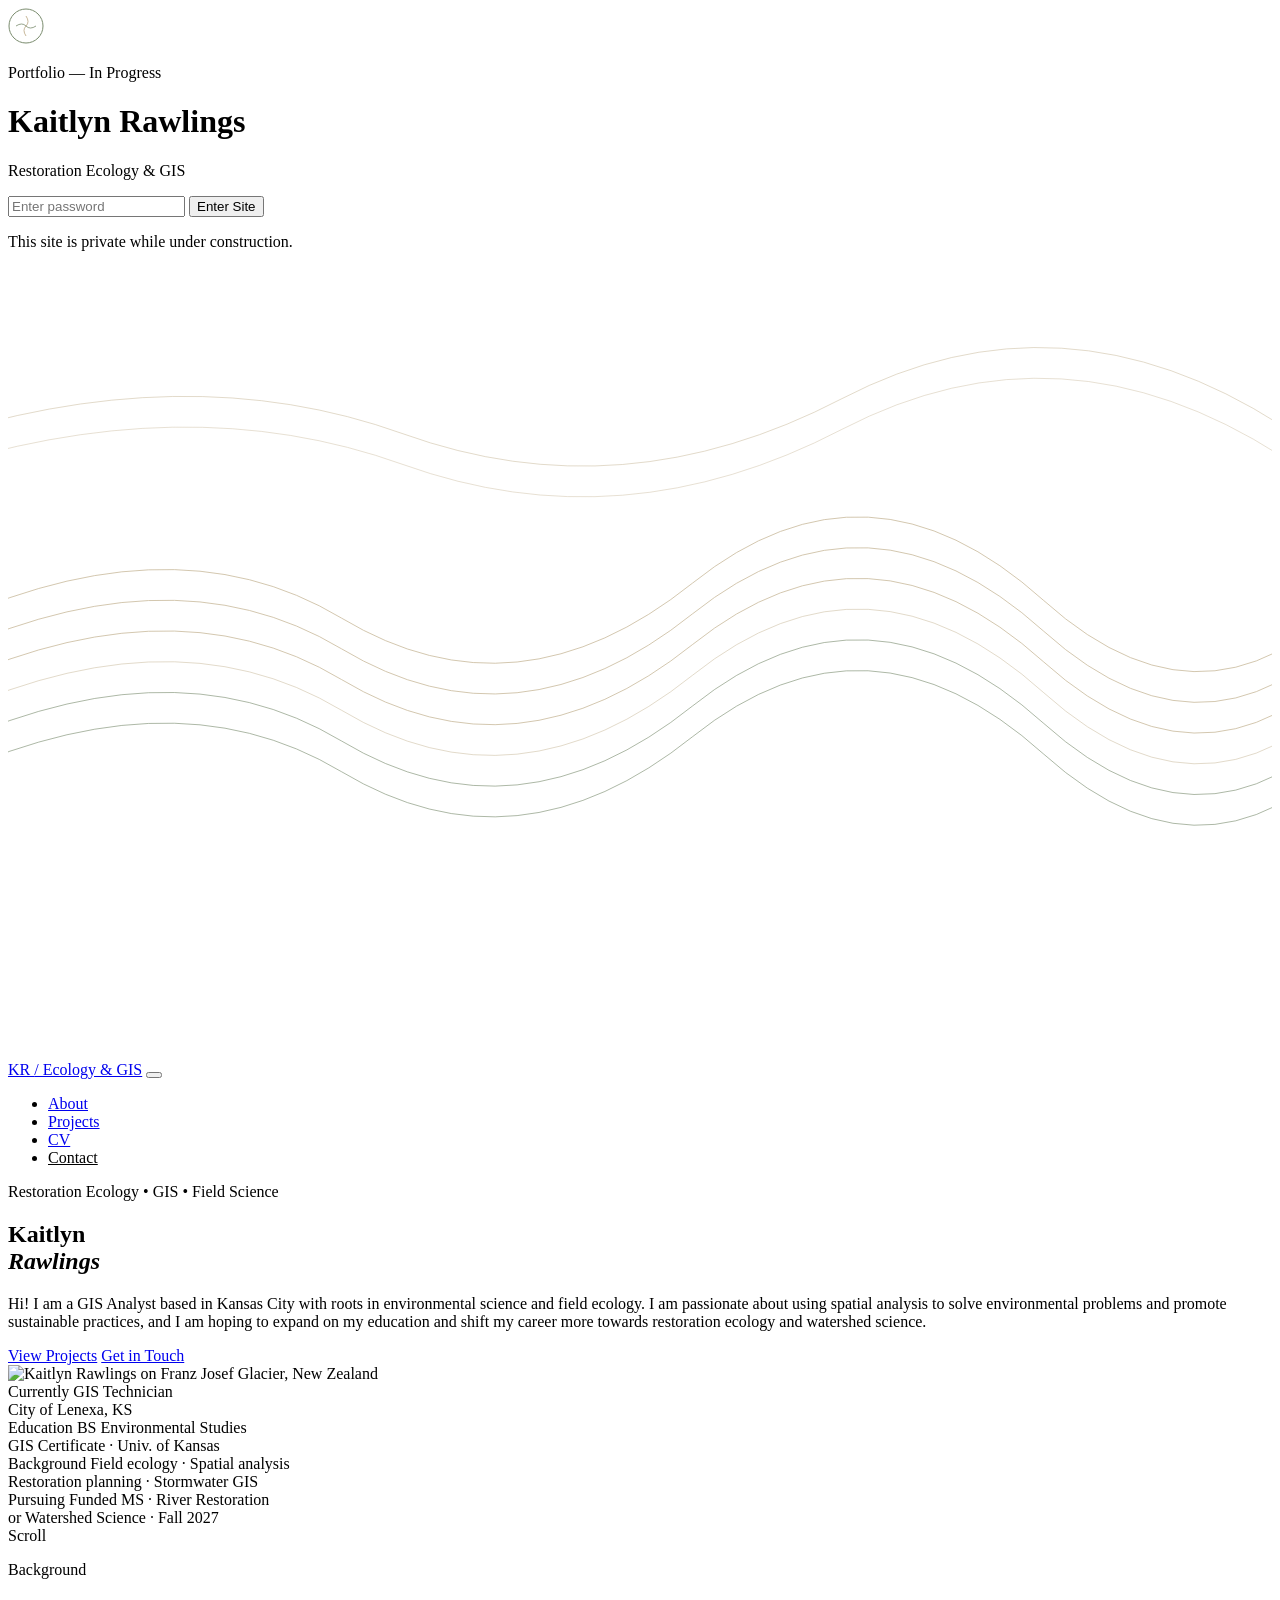
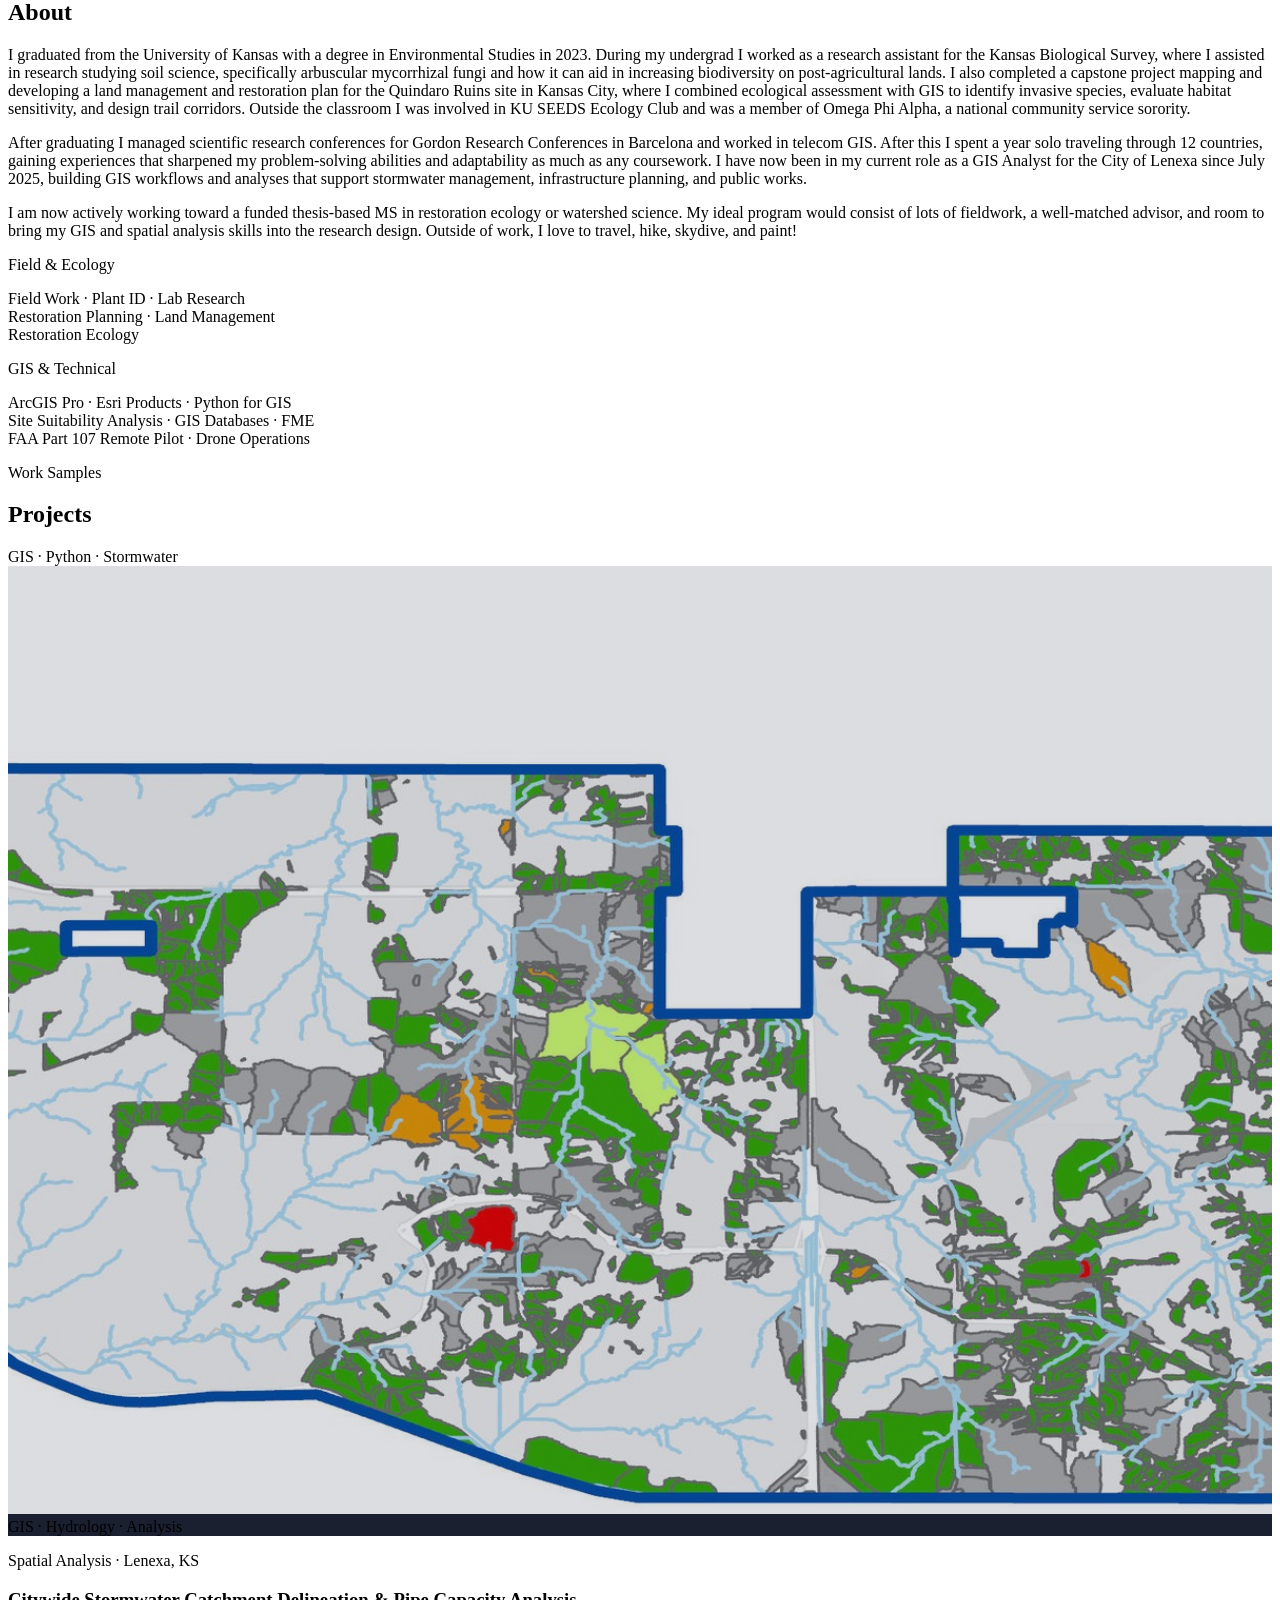
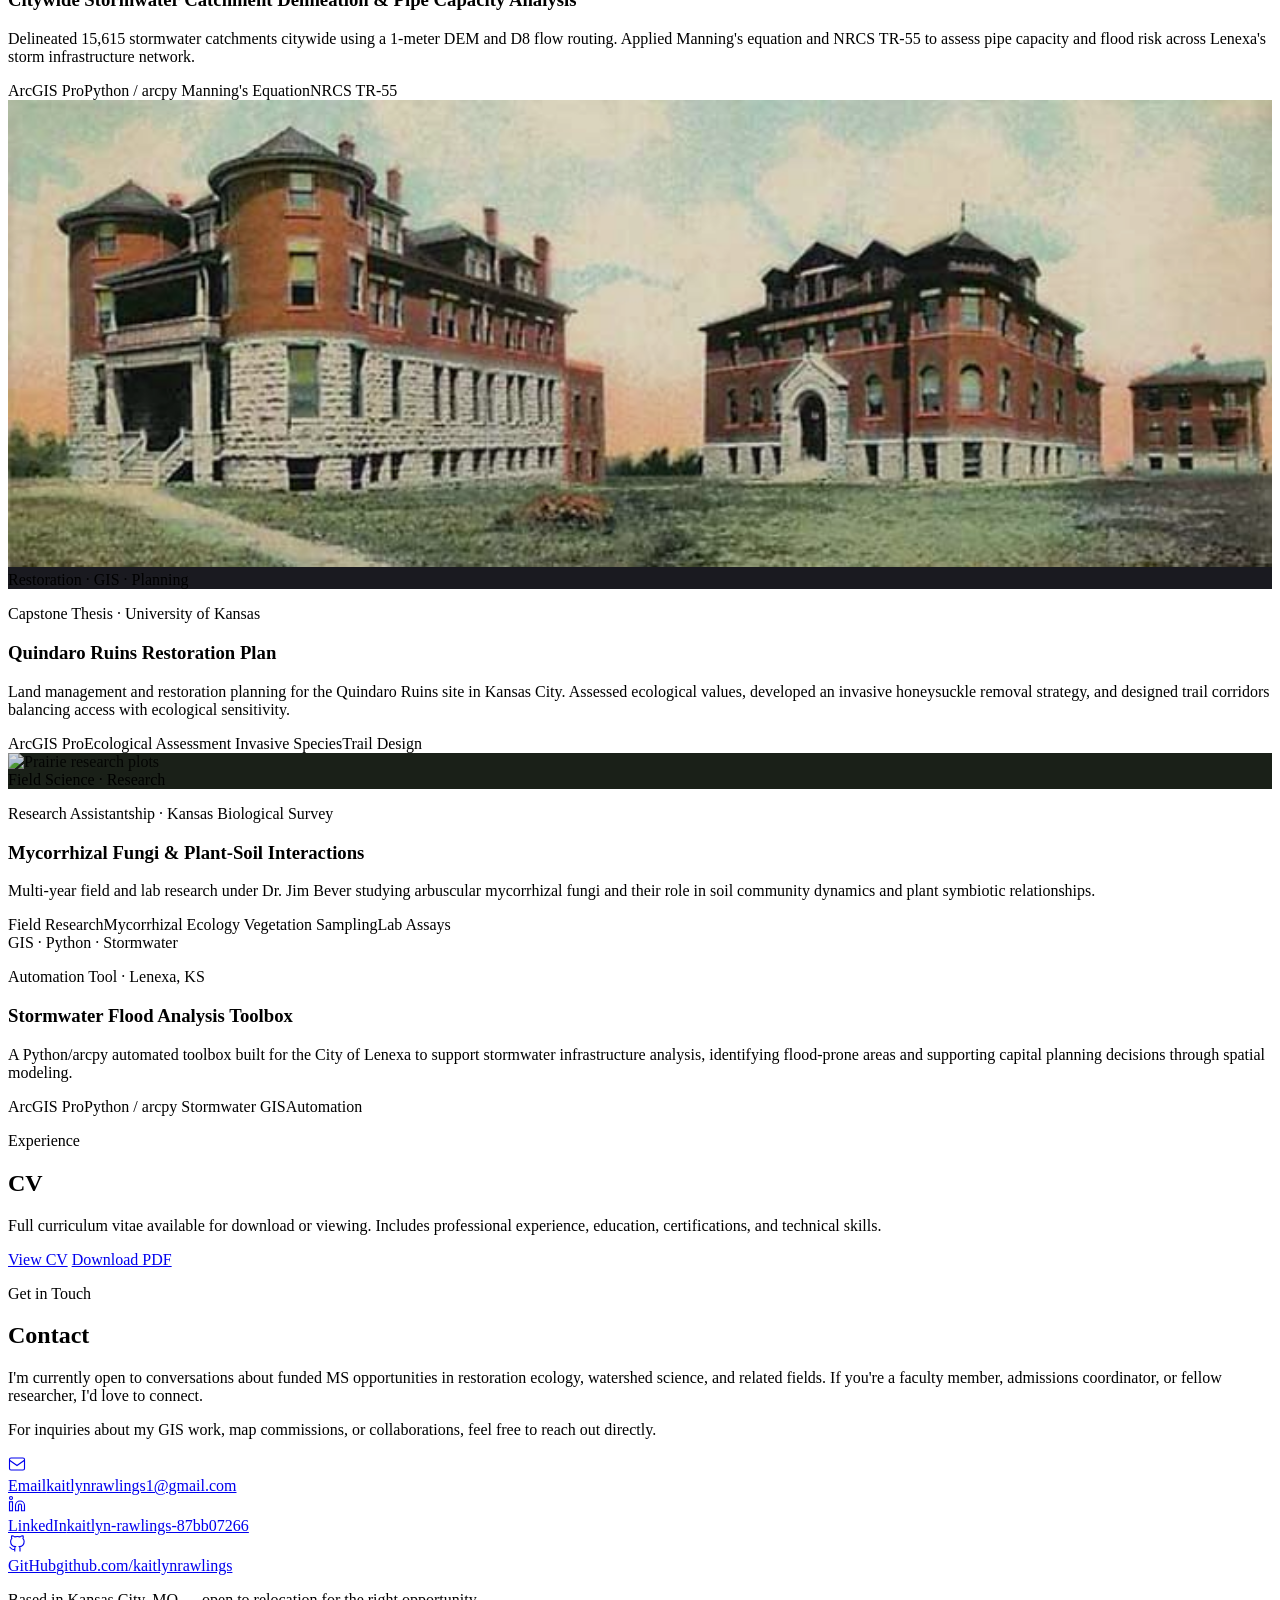
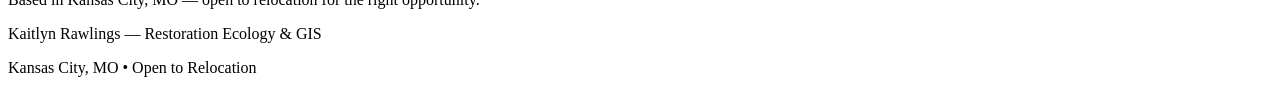
==== index.html @ 1bc4abcc "Add files via upload" ====
<!DOCTYPE html>
<html lang="en">
<head>
  <meta charset="UTF-8">
  <meta name="viewport" content="width=device-width, initial-scale=1.0">
  <title>Kaitlyn Rawlings — Restoration Ecology & GIS</title>
  <meta name="description" content="Environmental scientist and GIS analyst with a background in field ecology and spatial analysis, pursuing graduate research in river restoration and watershed science.">
  <link rel="preconnect" href="https://fonts.googleapis.com">
  <link rel="preconnect" href="https://fonts.gstatic.com" crossorigin>
  <link href="https://fonts.googleapis.com/css2?family=Playfair+Display:ital,wght@0,400;0,600;1,400&family=DM+Sans:opsz,wght@9..40,300;9..40,400;9..40,500&display=swap" rel="stylesheet">
  <link rel="stylesheet" href="css/style.css">
</head>
<body>

  <!-- PASSWORD GATE -->
  <div id="gate">
    <div class="gate-inner">
      <div class="gate-mark">
        <svg width="36" height="36" viewBox="0 0 36 36" fill="none" xmlns="http://www.w3.org/2000/svg">
          <circle cx="18" cy="18" r="17" stroke="#7A8C6E" stroke-width="1"/>
          <path d="M18 8 Q22 14 18 18 Q14 22 18 28" stroke="#C8B89A" stroke-width="1" fill="none"/>
          <path d="M8 18 Q14 14 18 18 Q22 22 28 18" stroke="#7A8C6E" stroke-width="0.8" fill="none"/>
        </svg>
      </div>
      <p class="gate-eyebrow">Portfolio — In Progress</p>
      <h1 class="gate-title">Kaitlyn Rawlings</h1>
      <p class="gate-sub">Restoration Ecology &amp; GIS</p>
      <div class="gate-form">
        <input type="password" id="pw-input" class="gate-input" placeholder="Enter password" autocomplete="current-password">
        <button class="gate-btn" onclick="checkPassword()">Enter Site</button>
      </div>
      <p class="gate-error" id="pw-error"></p>
      <p class="gate-note">This site is private while under construction.</p>
    </div>
  </div>

  <!-- TOPO SVG BACKGROUND -->
  <div class="topo-bg" aria-hidden="true">
    <svg viewBox="0 0 1440 900" preserveAspectRatio="xMidYMid slice" xmlns="http://www.w3.org/2000/svg">
      <path d="M-100,420 Q180,280 380,400 Q580,520 780,360 Q980,200 1180,380 Q1380,560 1560,340" fill="none" stroke="#C8B89A" stroke-width="0.9"/>
      <path d="M-100,455 Q180,315 380,435 Q580,555 780,395 Q980,235 1180,415 Q1380,595 1560,375" fill="none" stroke="#C8B89A" stroke-width="0.9"/>
      <path d="M-100,490 Q180,350 380,470 Q580,590 780,430 Q980,270 1180,450 Q1380,630 1560,410" fill="none" stroke="#C8B89A" stroke-width="0.9"/>
      <path d="M-100,525 Q180,385 380,505 Q580,625 780,465 Q980,305 1180,485 Q1380,665 1560,445" fill="none" stroke="#C8B89A" stroke-width="0.6"/>
      <path d="M-100,560 Q180,420 380,540 Q580,660 780,500 Q980,340 1180,520 Q1380,700 1560,480" fill="none" stroke="#7A8C6E" stroke-width="0.7"/>
      <path d="M-100,595 Q180,455 380,575 Q580,695 780,535 Q980,375 1180,555 Q1380,735 1560,515" fill="none" stroke="#7A8C6E" stroke-width="0.7"/>
      <path d="M-100,200 Q200,100 450,190 Q700,280 950,150 Q1200,20 1450,180" fill="none" stroke="#C8B89A" stroke-width="0.6"/>
      <path d="M-100,235 Q200,135 450,225 Q700,315 950,185 Q1200,55 1450,215" fill="none" stroke="#C8B89A" stroke-width="0.5"/>
    </svg>
  </div>

  <!-- NAVIGATION -->
  <nav id="main-nav">
    <div class="nav-inner">
      <a href="#hero" class="nav-brand">KR <span>/ Ecology &amp; GIS</span></a>
      <button class="nav-toggle" id="nav-toggle" aria-label="Toggle navigation">
        <span></span><span></span><span></span>
      </button>
      <ul class="nav-links" id="nav-links">
        <li><a href="#about">About</a></li>
        <li><a href="#portfolio">Projects</a></li>
        <li><a href="#resume">CV</a></li>
        <li><a href="#contact">Contact</a></li>
      </ul>
    </div>
  </nav>

  <!-- HERO: three-column layout -->
  <section id="hero">
    <div class="hero-three">

      <!-- LEFT: Name + bio + CTA -->
      <div class="hero-col-left">
        <p class="hero-eyebrow">
          <span class="eyebrow-line"></span>
          Restoration Ecology &bull; GIS &bull; Field Science
        </p>
        <h1 class="hero-name">
          Kaitlyn<br>
          <em>Rawlings</em>
        </h1>
        <p class="hero-bio">Hi! I am a GIS Analyst based in Kansas City with roots in environmental science and field ecology. I am passionate about using spatial analysis to solve environmental problems and promote sustainable practices, and I am hoping to expand on my education and shift my career more towards restoration ecology and watershed science.</p>
        <div class="hero-cta">
          <a href="#portfolio" class="btn-primary">View Projects</a>
          <a href="#contact" class="btn-ghost">Get in Touch</a>
        </div>
      </div>

      <!-- CENTER: Photo (narrow) -->
      <div class="hero-col-photo">
        <img src="assets/profilepic.jpg" alt="Kaitlyn Rawlings on Franz Josef Glacier, New Zealand">
      </div>

      <!-- RIGHT: Quick facts -->
      <div class="hero-col-facts">
        <div class="hero-fact">
          <span class="hero-fact-label">Currently</span>
          <span class="hero-fact-val">GIS Technician<br>City of Lenexa, KS</span>
        </div>
        <div class="hero-fact">
          <span class="hero-fact-label">Education</span>
          <span class="hero-fact-val">BS Environmental Studies<br>GIS Certificate · Univ. of Kansas</span>
        </div>
        <div class="hero-fact">
          <span class="hero-fact-label">Background</span>
          <span class="hero-fact-val">Field ecology · Spatial analysis<br>Restoration planning · Stormwater GIS</span>
        </div>
        <div class="hero-fact">
          <span class="hero-fact-label">Pursuing</span>
          <span class="hero-fact-val">Funded MS · River Restoration<br>or Watershed Science · Fall 2027</span>
        </div>
      </div>

    </div>
    <div class="hero-scroll-hint" aria-hidden="true">
      <span>Scroll</span>
      <div class="scroll-line"></div>
    </div>
  </section>

  <!-- ABOUT -->
  <section id="about" class="section-alt">
    <div class="section-inner">
      <p class="section-eyebrow">Background</p>
      <h2 class="section-title">About</h2>
      <div class="about-grid">
        <div class="about-text">
          <p>I graduated from the University of Kansas with a degree in Environmental Studies in 2023. During my undergrad I worked as a research assistant for the Kansas Biological Survey, where I assisted in research studying soil science, specifically arbuscular mycorrhizal fungi and how it can aid in increasing biodiversity on post-agricultural lands. I also completed a capstone project mapping and developing a land management and restoration plan for the Quindaro Ruins site in Kansas City, where I combined ecological assessment with GIS to identify invasive species, evaluate habitat sensitivity, and design trail corridors. Outside the classroom I was involved in KU SEEDS Ecology Club and was a member of Omega Phi Alpha, a national community service sorority.</p>
          <p>After graduating I managed scientific research conferences for Gordon Research Conferences in Barcelona and worked in telecom GIS. After this I spent a year solo traveling through 12 countries, gaining experiences that sharpened my problem-solving abilities and adaptability as much as any coursework. I have now been in my current role as a GIS Analyst for the City of Lenexa since July 2025, building GIS workflows and analyses that support stormwater management, infrastructure planning, and public works.</p>
          <p>I am now actively working toward a funded thesis-based MS in restoration ecology or watershed science. My ideal program would consist of lots of fieldwork, a well-matched advisor, and room to bring my GIS and spatial analysis skills into the research design. Outside of work, I love to travel, hike, skydive, and paint!</p>
        </div>
        <div class="about-facts">
          <div class="fact-card">
            <p class="fact-label">Field & Ecology</p>
            <p class="fact-value">Field Work · Plant ID · Lab Research<br>Restoration Planning · Land Management<br>Restoration Ecology</p>
          </div>
          <div class="fact-card">
            <p class="fact-label">GIS & Technical</p>
            <p class="fact-value">ArcGIS Pro · Esri Products · Python for GIS<br>Site Suitability Analysis · GIS Databases · FME<br>FAA Part 107 Remote Pilot · Drone Operations</p>
          </div>
        </div>
      </div>
    </div>
  </section>

  <!-- PROJECTS -->
  <section id="portfolio" class="section-alt">
    <div class="section-inner">
      <p class="section-eyebrow">Work Samples</p>
      <h2 class="section-title">Projects</h2>
      <div class="portfolio-grid">

        <article class="project-card">
          <div class="project-thumb thumb-stormwater">
            <div class="thumb-overlay"><span class="thumb-tag">GIS · Python · Stormwater</span></div>
        <article class="project-card" onclick="window.location='projects/stormwater-catchment.html'" style="cursor:pointer;">
          <div class="project-thumb" style="background:#1a2030;">
            <img src="projects/flood_risk_thumb.jpg" alt="Stormwater Flood Risk Assessment Map" style="width:100%;height:100%;object-fit:cover;opacity:0.85;">
            <div class="thumb-overlay"><span class="thumb-tag">GIS · Hydrology · Analysis</span></div>
          </div>
          <div class="project-body">
            <p class="project-type">Spatial Analysis · Lenexa, KS</p>
            <h3 class="project-name">Citywide Stormwater Catchment Delineation & Pipe Capacity Analysis</h3>
            <p class="project-desc">Delineated 15,615 stormwater catchments citywide using a 1-meter DEM and D8 flow routing. Applied Manning's equation and NRCS TR-55 to assess pipe capacity and flood risk across Lenexa's storm infrastructure network.</p>
            <div class="project-tags">
              <span class="tag">ArcGIS Pro</span><span class="tag">Python / arcpy</span>
              <span class="tag">Manning's Equation</span><span class="tag">NRCS TR-55</span>
            </div>
          </div>
        </article>

        <article class="project-card" onclick="window.location='projects/quindaro.html'" style="cursor:pointer;">
          <div class="project-thumb" style="background:#1a1a20;">
            <img src="projects/quindaro_western_university.jpg" alt="Western University at Quindaro" style="width:100%;height:100%;object-fit:cover;opacity:0.85;">
            <div class="thumb-overlay"><span class="thumb-tag">Restoration · GIS · Planning</span></div>
          </div>
          <div class="project-body">
            <p class="project-type">Capstone Thesis · University of Kansas</p>
            <h3 class="project-name">Quindaro Ruins Restoration Plan</h3>
            <p class="project-desc">Land management and restoration planning for the Quindaro Ruins site in Kansas City. Assessed ecological values, developed an invasive honeysuckle removal strategy, and designed trail corridors balancing access with ecological sensitivity.</p>
            <div class="project-tags">
              <span class="tag">ArcGIS Pro</span><span class="tag">Ecological Assessment</span>
              <span class="tag">Invasive Species</span><span class="tag">Trail Design</span>
            </div>
          </div>
        </article>

        <article class="project-card" onclick="window.location='projects/ecology-lab.html'" style="cursor:pointer;">
          <div class="project-thumb" style="background:#1a2018;">
            <img src="projects/lab_field_liatris.jpg" alt="Prairie research plots" style="width:100%;height:100%;object-fit:cover;opacity:0.85;">
            <div class="thumb-overlay"><span class="thumb-tag">Field Science · Research</span></div>
          </div>
          <div class="project-body">
            <p class="project-type">Research Assistantship · Kansas Biological Survey</p>
            <h3 class="project-name">Mycorrhizal Fungi & Plant-Soil Interactions</h3>
            <p class="project-desc">Multi-year field and lab research under Dr. Jim Bever studying arbuscular mycorrhizal fungi and their role in soil community dynamics and plant symbiotic relationships.</p>
            <div class="project-tags">
              <span class="tag">Field Research</span><span class="tag">Mycorrhizal Ecology</span>
              <span class="tag">Vegetation Sampling</span><span class="tag">Lab Assays</span>
            </div>
          </div>
        </article>

        <article class="project-card">
          <div class="project-thumb thumb-stormwater">
            <div class="thumb-overlay"><span class="thumb-tag">GIS · Python · Stormwater</span></div>
          </div>
          <div class="project-body">
            <p class="project-type">Automation Tool · Lenexa, KS</p>
            <h3 class="project-name">Stormwater Flood Analysis Toolbox</h3>
            <p class="project-desc">A Python/arcpy automated toolbox built for the City of Lenexa to support stormwater infrastructure analysis, identifying flood-prone areas and supporting capital planning decisions through spatial modeling.</p>
            <div class="project-tags">
              <span class="tag">ArcGIS Pro</span><span class="tag">Python / arcpy</span>
              <span class="tag">Stormwater GIS</span><span class="tag">Automation</span>
            </div>
          </div>
        </article>

      </div>
    </div>
  </section>

  <!-- RESUME / CV -->
  <section id="resume" class="section-alt">
    <div class="section-inner">
      <p class="section-eyebrow">Experience</p>
      <h2 class="section-title">CV</h2>
      <p class="cv-desc">Full curriculum vitae available for download or viewing. Includes professional experience, education, certifications, and technical skills.</p>
      <div class="cv-btns">
        <a href="assets/Kaitlyn_Rawlings_Resume_2026.pdf" target="_blank" rel="noopener" class="btn-primary">View CV</a>
        <a href="assets/Kaitlyn_Rawlings_Resume_2026.pdf" class="btn-ghost" download>Download PDF</a>
      </div>
    </div>
  </section>

  <!-- CONTACT -->
  <section id="contact">
    <div class="section-inner">
      <p class="section-eyebrow">Get in Touch</p>
      <h2 class="section-title">Contact</h2>
      <div class="contact-grid">
        <div class="contact-left">
          <p class="contact-text">I'm currently open to conversations about funded MS opportunities in restoration ecology, watershed science, and related fields. If you're a faculty member, admissions coordinator, or fellow researcher, I'd love to connect.</p>
          <p class="contact-text">For inquiries about my GIS work, map commissions, or collaborations, feel free to reach out directly.</p>
        </div>
        <div class="contact-right">
          <a href="mailto:kaitlynrawlings1@gmail.com" class="contact-link">
            <div class="contact-link-icon"><svg width="18" height="18" viewBox="0 0 24 24" fill="none" stroke="currentColor" stroke-width="1.5"><rect x="2" y="4" width="20" height="16" rx="2"/><path d="M2 7l10 7 10-7"/></svg></div>
            <div><span class="contact-link-type">Email</span><span class="contact-link-val">kaitlynrawlings1@gmail.com</span></div>
          </a>
          <a href="https://www.linkedin.com/in/kaitlyn-rawlings-87bb07266/" target="_blank" rel="noopener" class="contact-link">
            <div class="contact-link-icon"><svg width="18" height="18" viewBox="0 0 24 24" fill="none" stroke="currentColor" stroke-width="1.5"><path d="M16 8a6 6 0 016 6v7h-4v-7a2 2 0 00-2-2 2 2 0 00-2 2v7h-4v-7a6 6 0 016-6z"/><rect x="2" y="9" width="4" height="12"/><circle cx="4" cy="4" r="2"/></svg></div>
            <div><span class="contact-link-type">LinkedIn</span><span class="contact-link-val">kaitlyn-rawlings-87bb07266</span></div>
          </a>
          <a href="https://github.com/kaitlynrawlings" target="_blank" rel="noopener" class="contact-link">
            <div class="contact-link-icon"><svg width="18" height="18" viewBox="0 0 24 24" fill="none" stroke="currentColor" stroke-width="1.5"><path d="M9 19c-5 1.5-5-2.5-7-3m14 6v-3.87a3.37 3.37 0 00-.94-2.61c3.14-.35 6.44-1.54 6.44-7A5.44 5.44 0 0020 4.77 5.07 5.07 0 0019.91 1S18.73.65 16 2.48a13.38 13.38 0 00-7 0C6.27.65 5.09 1 5.09 1A5.07 5.07 0 005 4.77a5.44 5.44 0 00-1.5 3.78c0 5.42 3.3 6.61 6.44 7A3.37 3.37 0 009 18.13V22"/></svg></div>
            <div><span class="contact-link-type">GitHub</span><span class="contact-link-val">github.com/kaitlynrawlings</span></div>
          </a>
          <p class="contact-note">Based in Kansas City, MO — open to relocation for the right opportunity.</p>
        </div>
      </div>
    </div>
  </section>

  <!-- FOOTER -->
  <footer>
    <div class="footer-inner">
      <p class="footer-left">Kaitlyn Rawlings &mdash; Restoration Ecology &amp; GIS</p>
      <p class="footer-right">Kansas City, MO &bull; Open to Relocation</p>
    </div>
  </footer>

  <script src="js/main.js"></script>
</body>
</html>
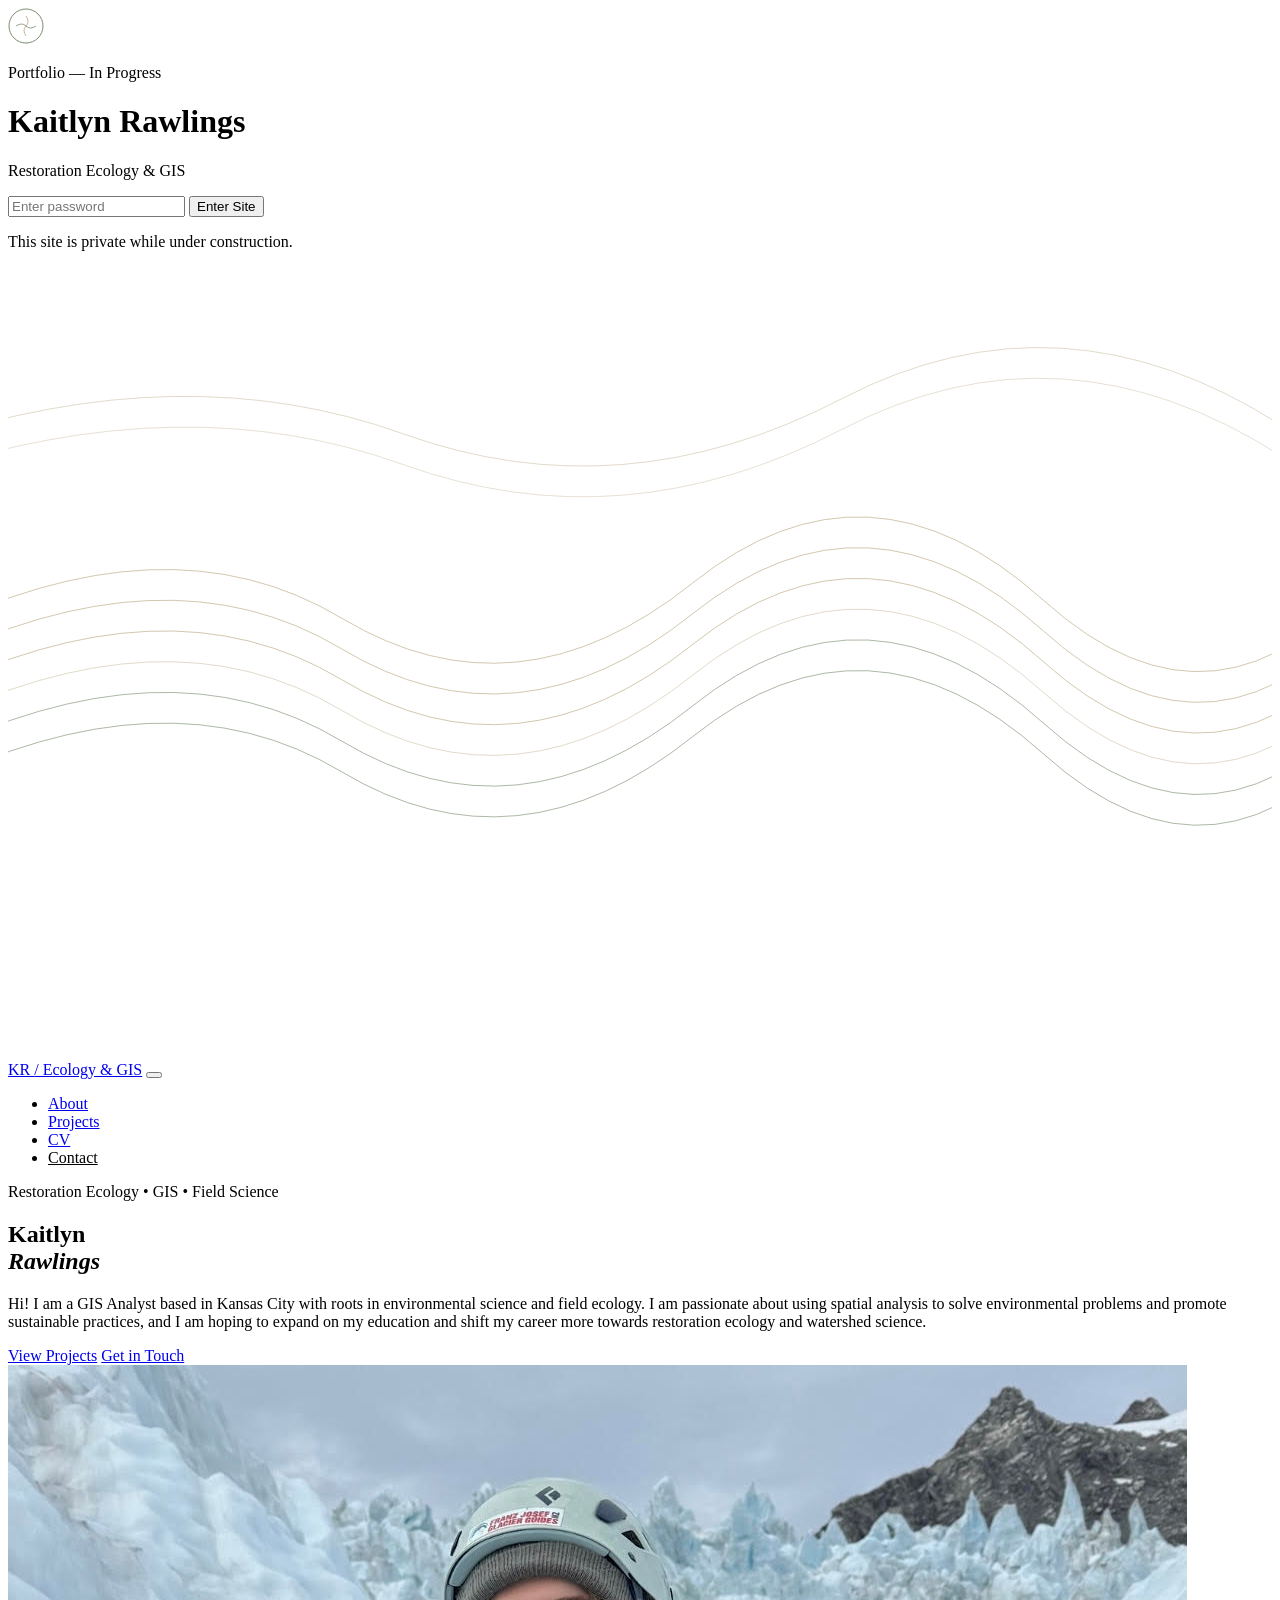
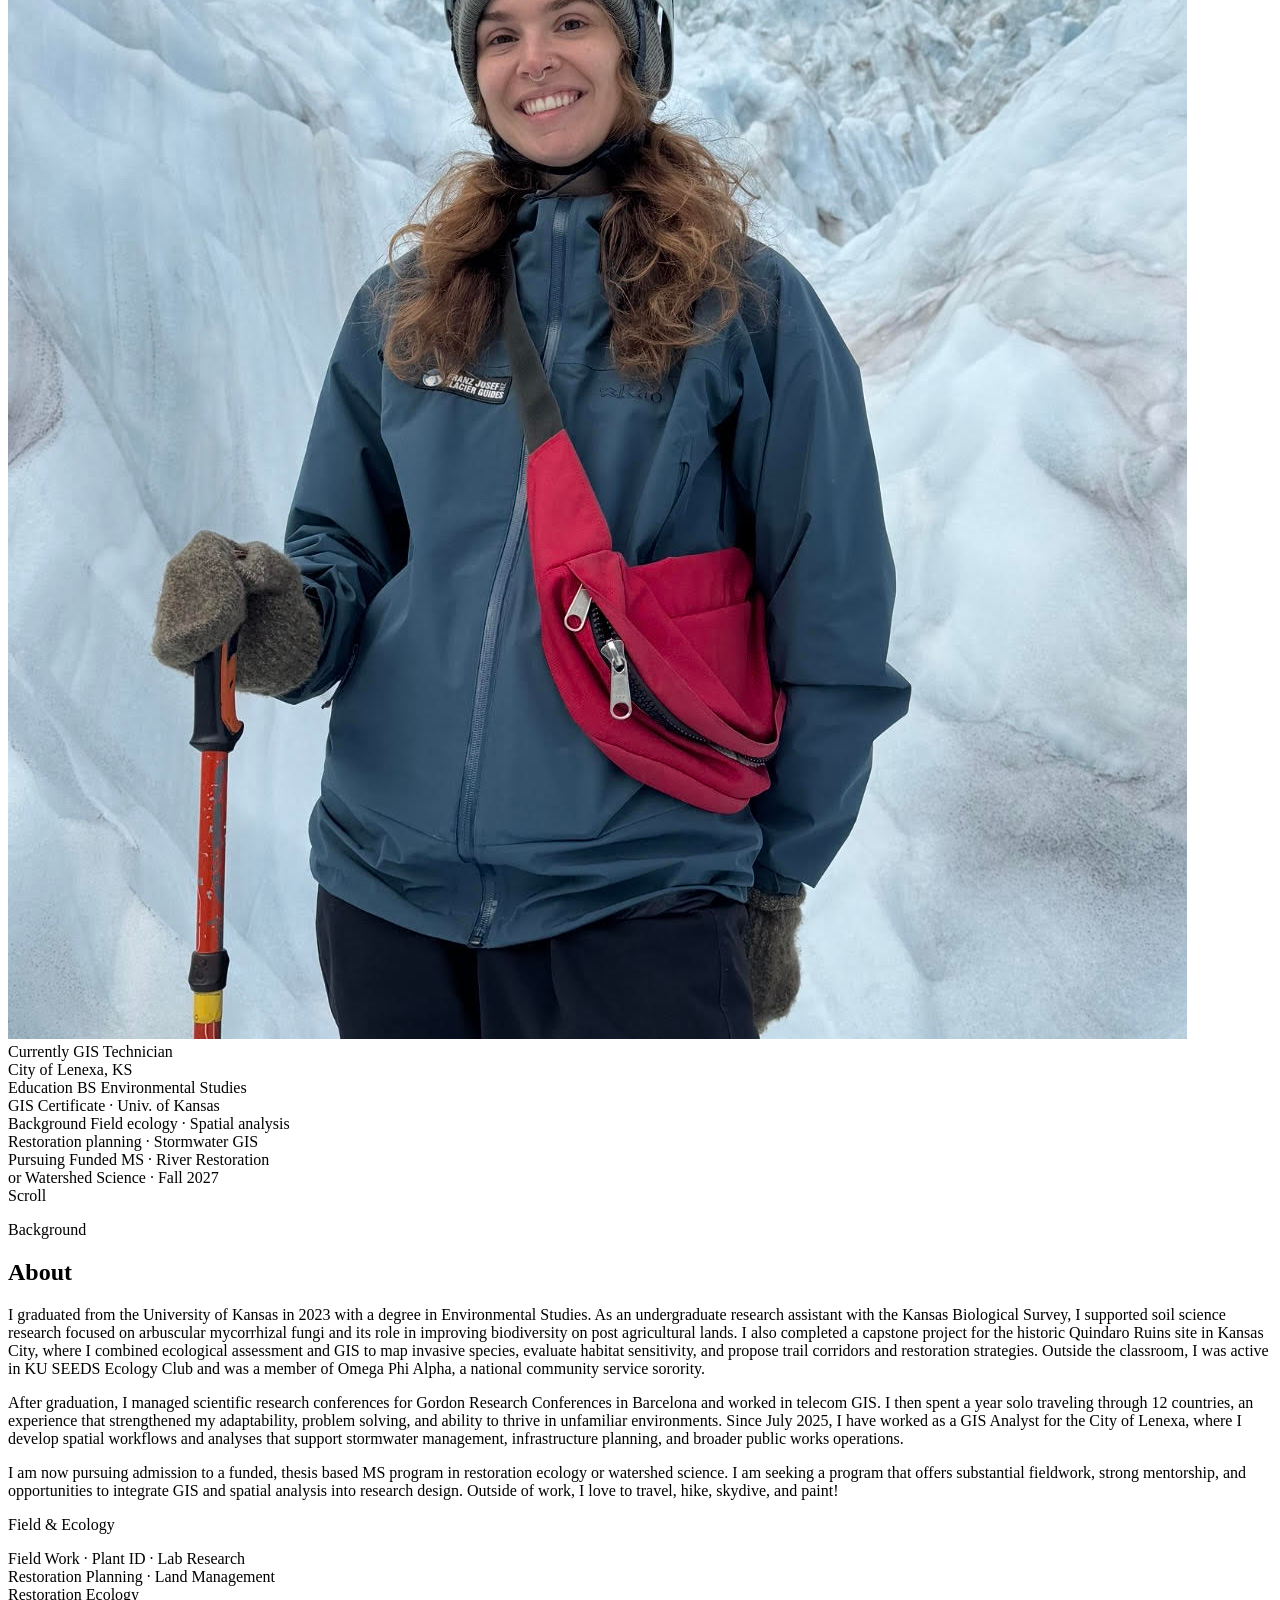
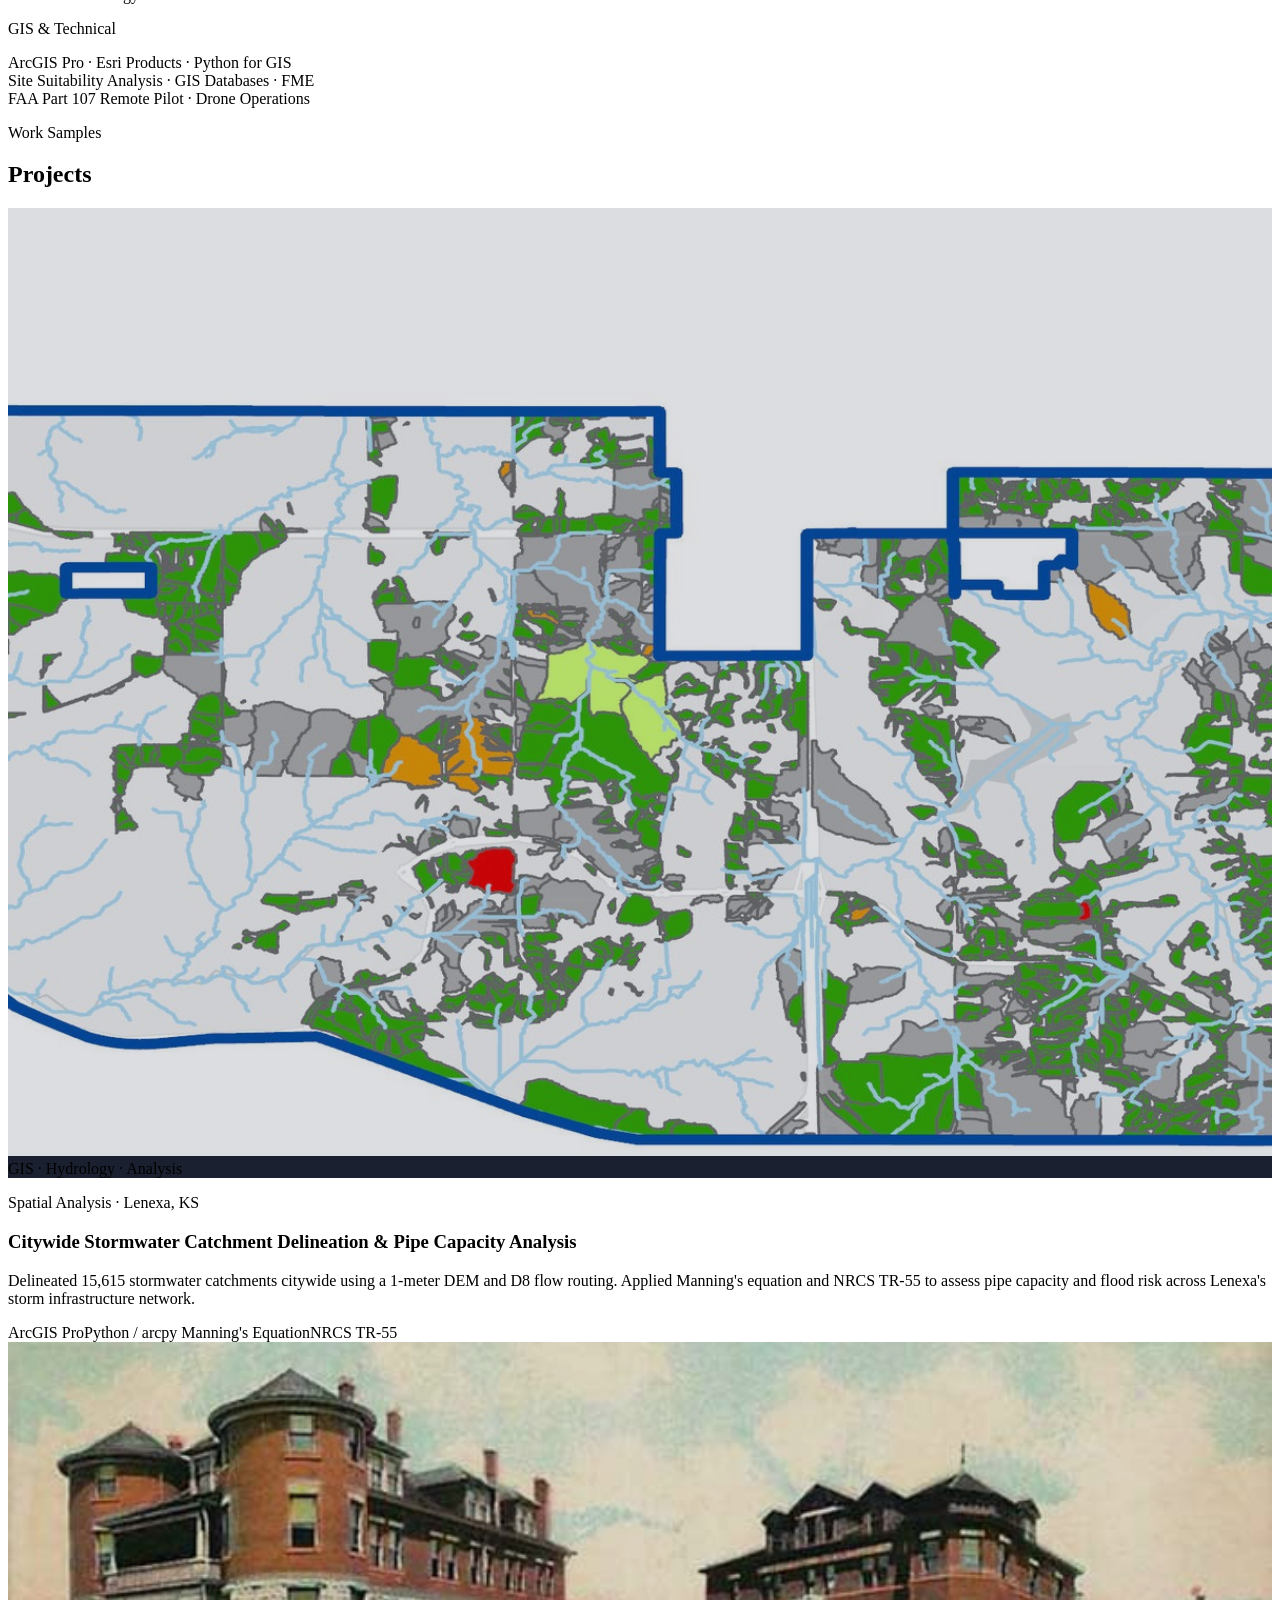
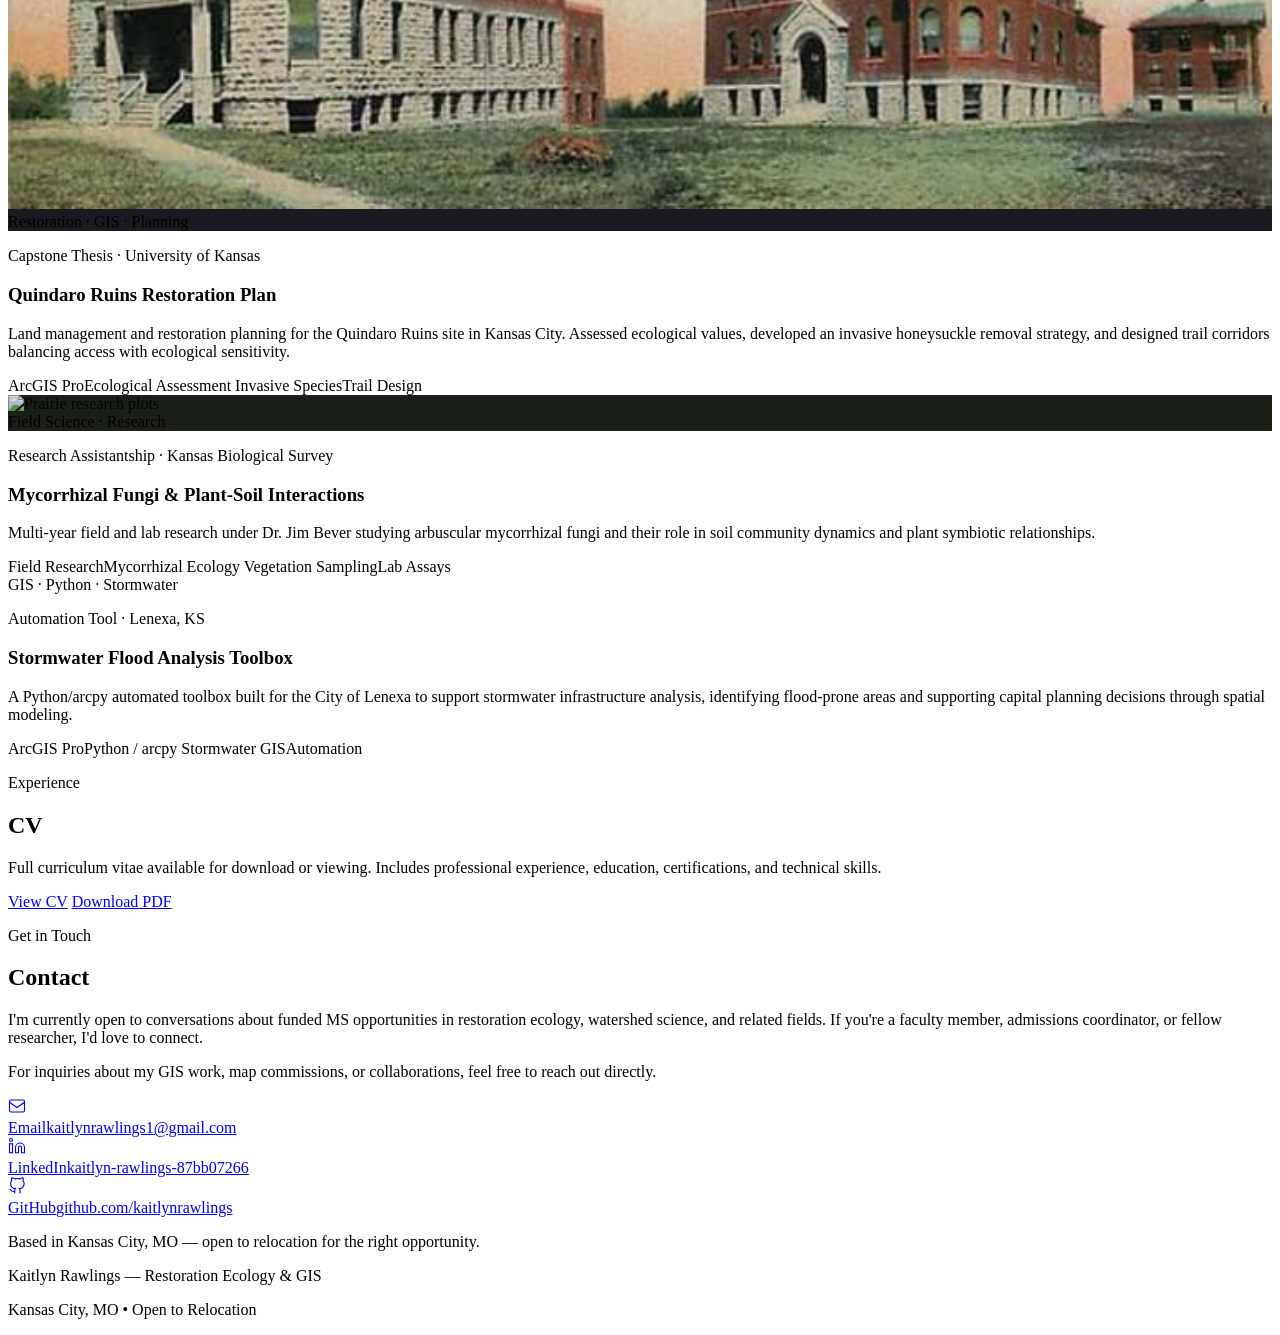
==== commit 20d5ba4a: "Update About me.html" ====
--- a/index.html
+++ b/index.html
@@ -124,9 +124,9 @@
       <h2 class="section-title">About</h2>
       <div class="about-grid">
         <div class="about-text">
-          <p>I graduated from the University of Kansas with a degree in Environmental Studies in 2023. During my undergrad I worked as a research assistant for the Kansas Biological Survey, where I assisted in research studying soil science, specifically arbuscular mycorrhizal fungi and how it can aid in increasing biodiversity on post-agricultural lands. I also completed a capstone project mapping and developing a land management and restoration plan for the Quindaro Ruins site in Kansas City, where I combined ecological assessment with GIS to identify invasive species, evaluate habitat sensitivity, and design trail corridors. Outside the classroom I was involved in KU SEEDS Ecology Club and was a member of Omega Phi Alpha, a national community service sorority.</p>
-          <p>After graduating I managed scientific research conferences for Gordon Research Conferences in Barcelona and worked in telecom GIS. After this I spent a year solo traveling through 12 countries, gaining experiences that sharpened my problem-solving abilities and adaptability as much as any coursework. I have now been in my current role as a GIS Analyst for the City of Lenexa since July 2025, building GIS workflows and analyses that support stormwater management, infrastructure planning, and public works.</p>
-          <p>I am now actively working toward a funded thesis-based MS in restoration ecology or watershed science. My ideal program would consist of lots of fieldwork, a well-matched advisor, and room to bring my GIS and spatial analysis skills into the research design. Outside of work, I love to travel, hike, skydive, and paint!</p>
+          <p>I graduated from the University of Kansas in 2023 with a degree in Environmental Studies. As an undergraduate research assistant with the Kansas Biological Survey, I supported soil science research focused on arbuscular mycorrhizal fungi and its role in improving biodiversity on post agricultural lands. I also completed a capstone project for the historic Quindaro Ruins site in Kansas City, where I combined ecological assessment and GIS to map invasive species, evaluate habitat sensitivity, and propose trail corridors and restoration strategies. Outside the classroom, I was active in KU SEEDS Ecology Club and was a member of Omega Phi Alpha, a national community service sorority.</p>
+          <p>After graduation, I managed scientific research conferences for Gordon Research Conferences in Barcelona and worked in telecom GIS. I then spent a year solo traveling through 12 countries, an experience that strengthened my adaptability, problem solving, and ability to thrive in unfamiliar environments. Since July 2025, I have worked as a GIS Analyst for the City of Lenexa, where I develop spatial workflows and analyses that support stormwater management, infrastructure planning, and broader public works operations.</p>
+          <p>I am now pursuing admission to a funded, thesis based MS program in restoration ecology or watershed science. I am seeking a program that offers substantial fieldwork, strong mentorship, and opportunities to integrate GIS and spatial analysis into research design. Outside of work, I love to travel, hike, skydive, and paint!</p>
         </div>
         <div class="about-facts">
           <div class="fact-card">
@@ -149,9 +149,6 @@
       <h2 class="section-title">Projects</h2>
       <div class="portfolio-grid">
 
-        <article class="project-card">
-          <div class="project-thumb thumb-stormwater">
-            <div class="thumb-overlay"><span class="thumb-tag">GIS · Python · Stormwater</span></div>
         <article class="project-card" onclick="window.location='projects/stormwater-catchment.html'" style="cursor:pointer;">
           <div class="project-thumb" style="background:#1a2030;">
             <img src="projects/flood_risk_thumb.jpg" alt="Stormwater Flood Risk Assessment Map" style="width:100%;height:100%;object-fit:cover;opacity:0.85;">
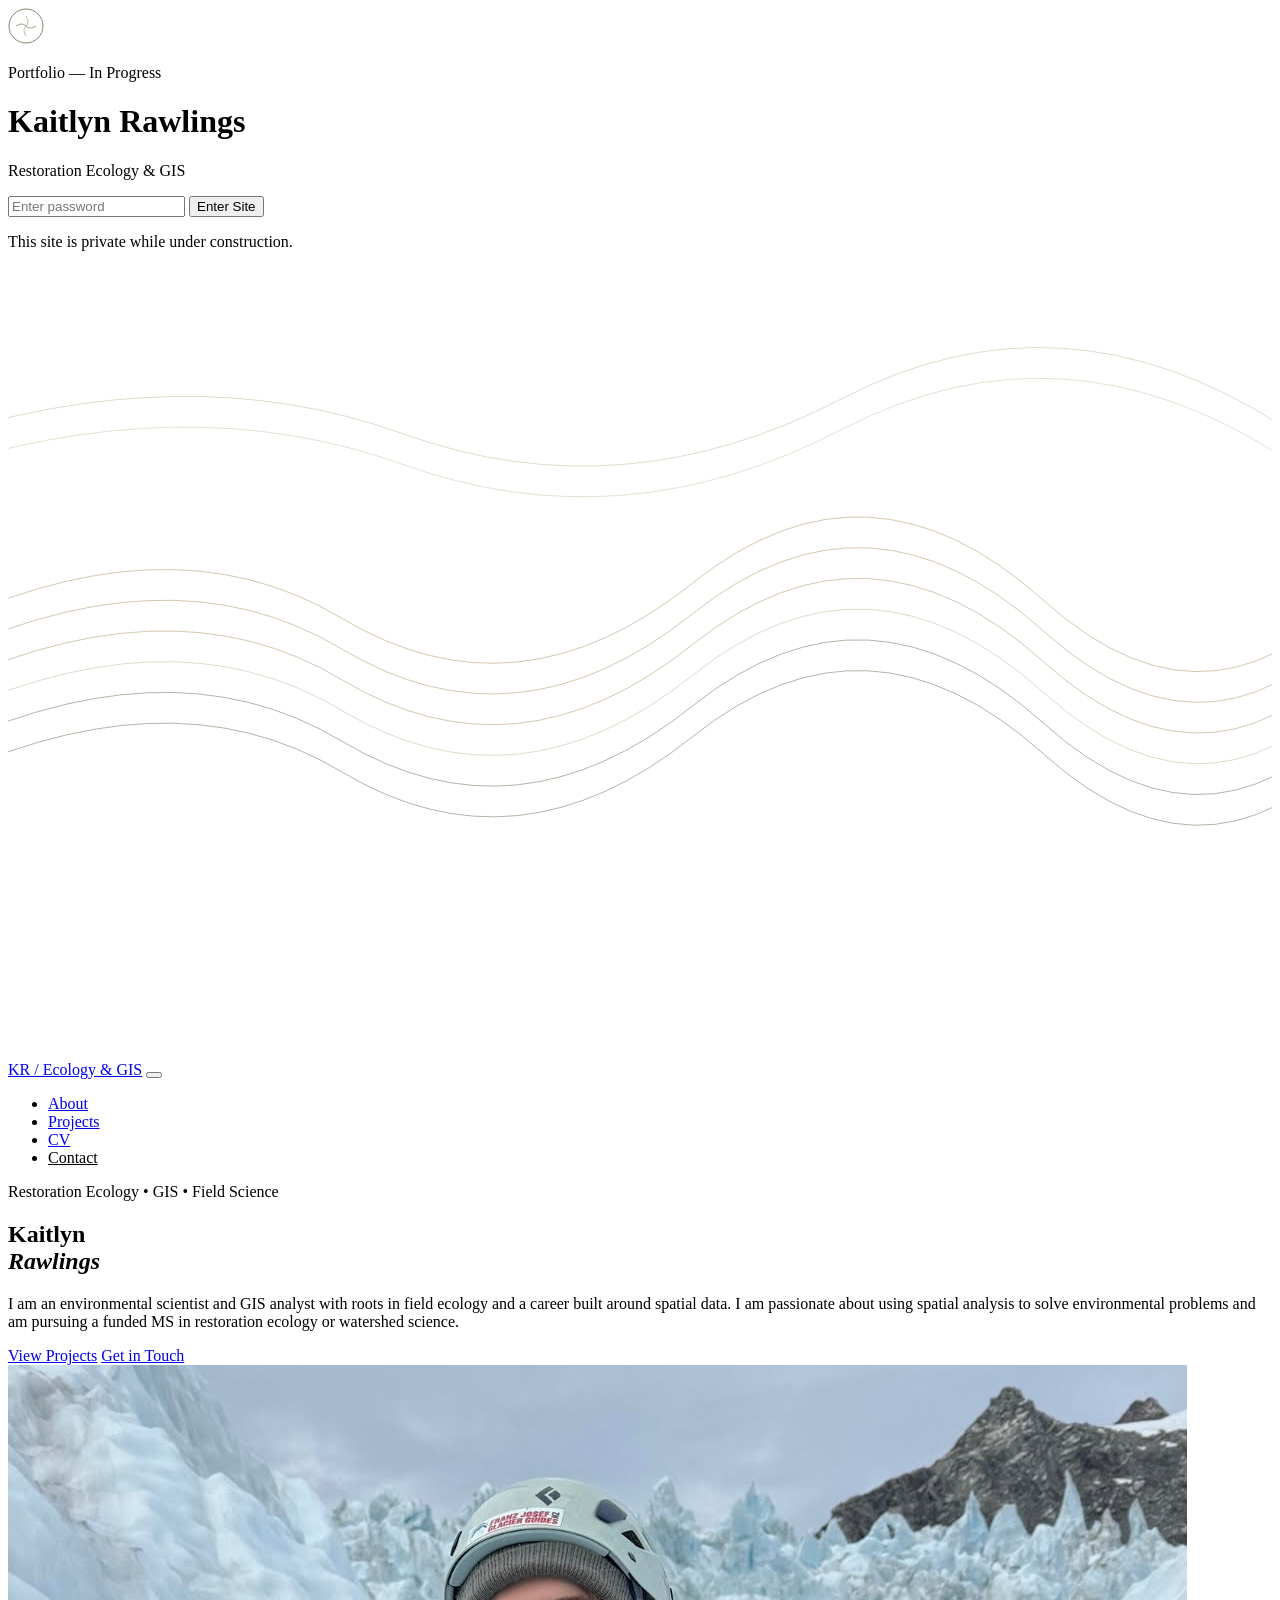
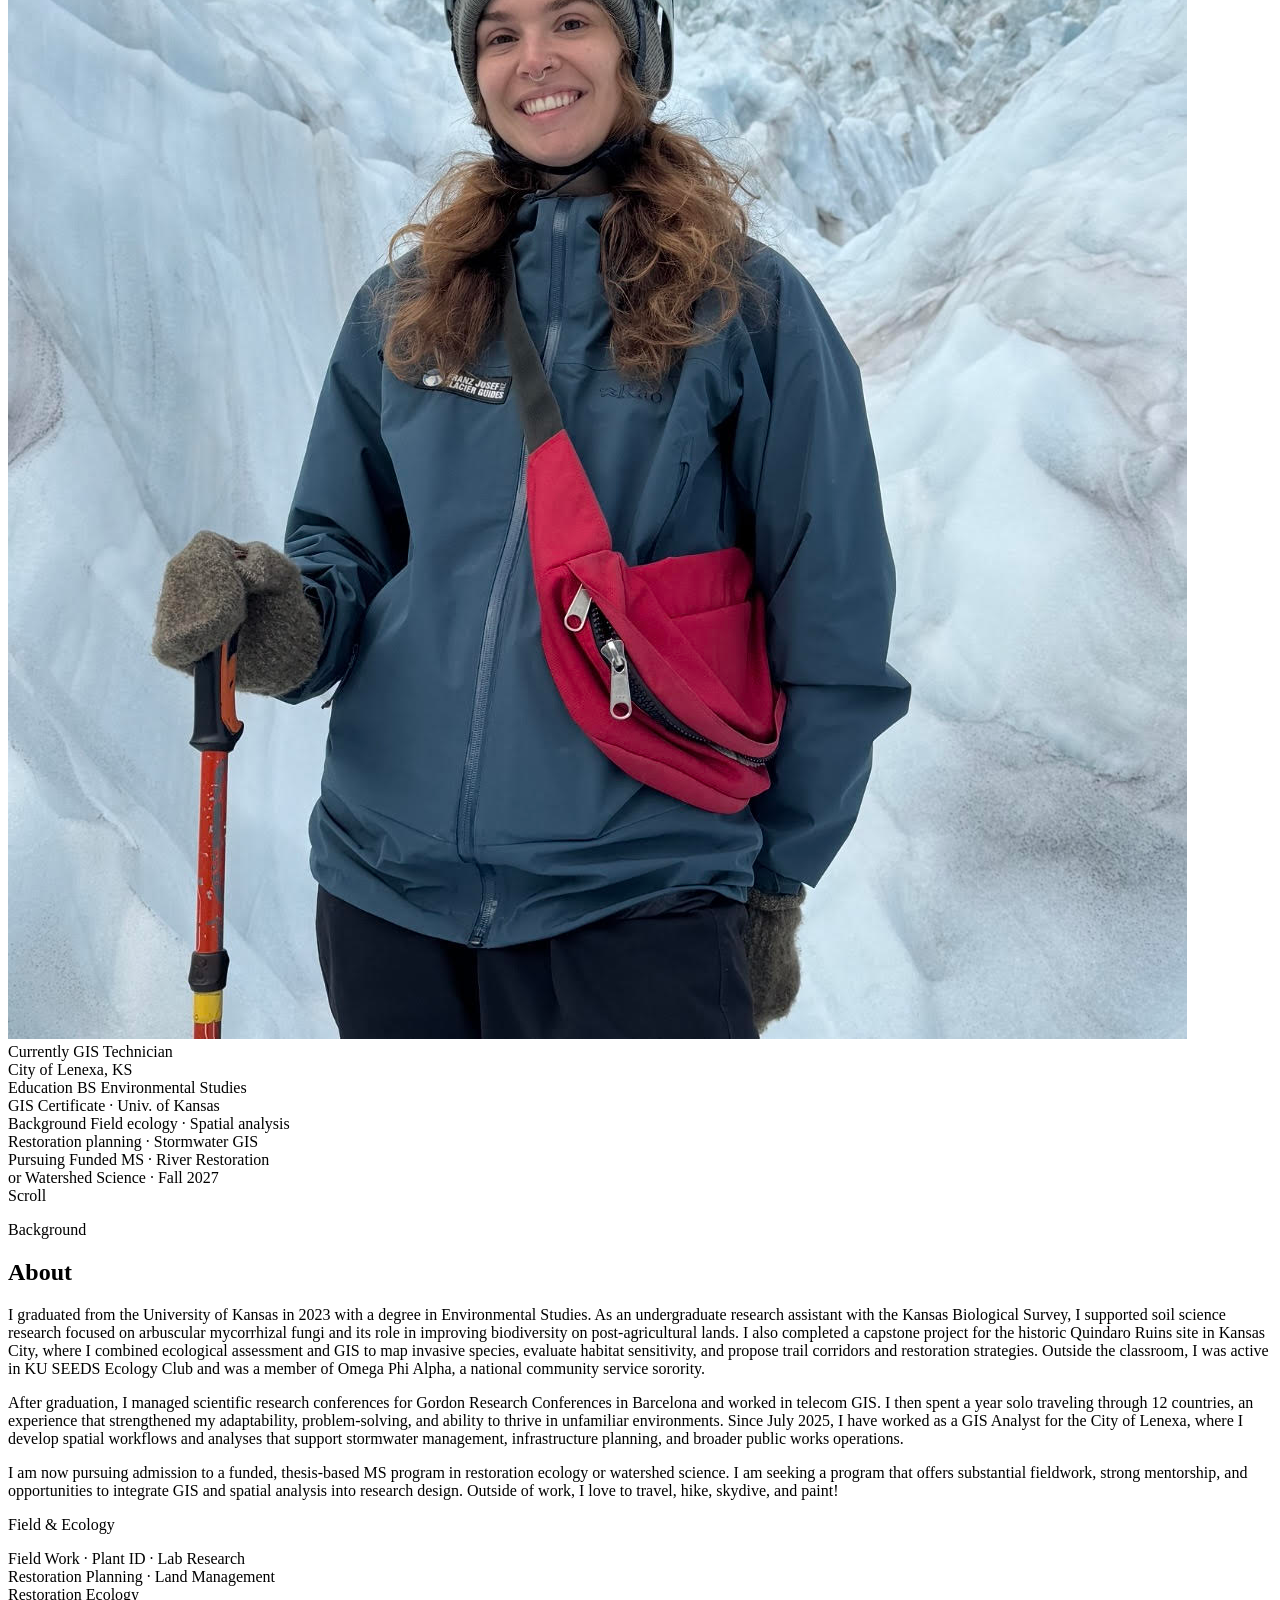
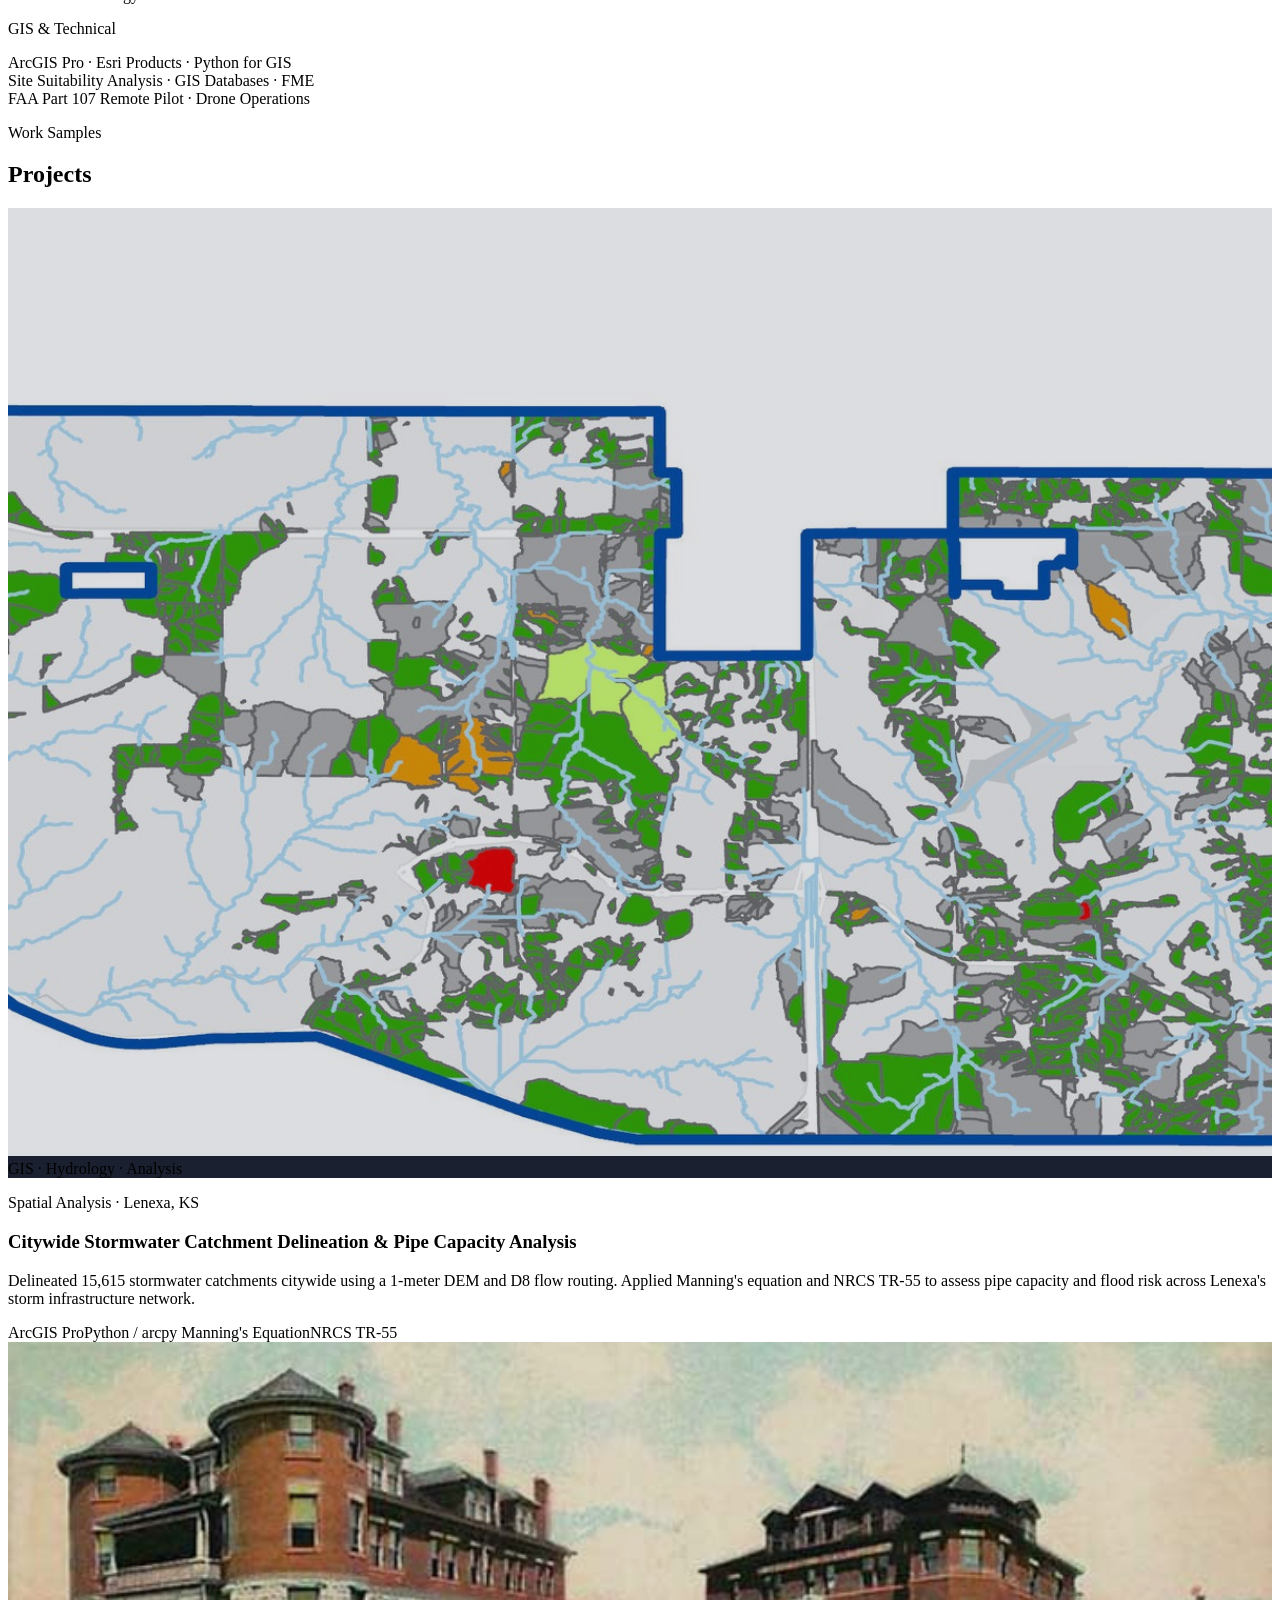
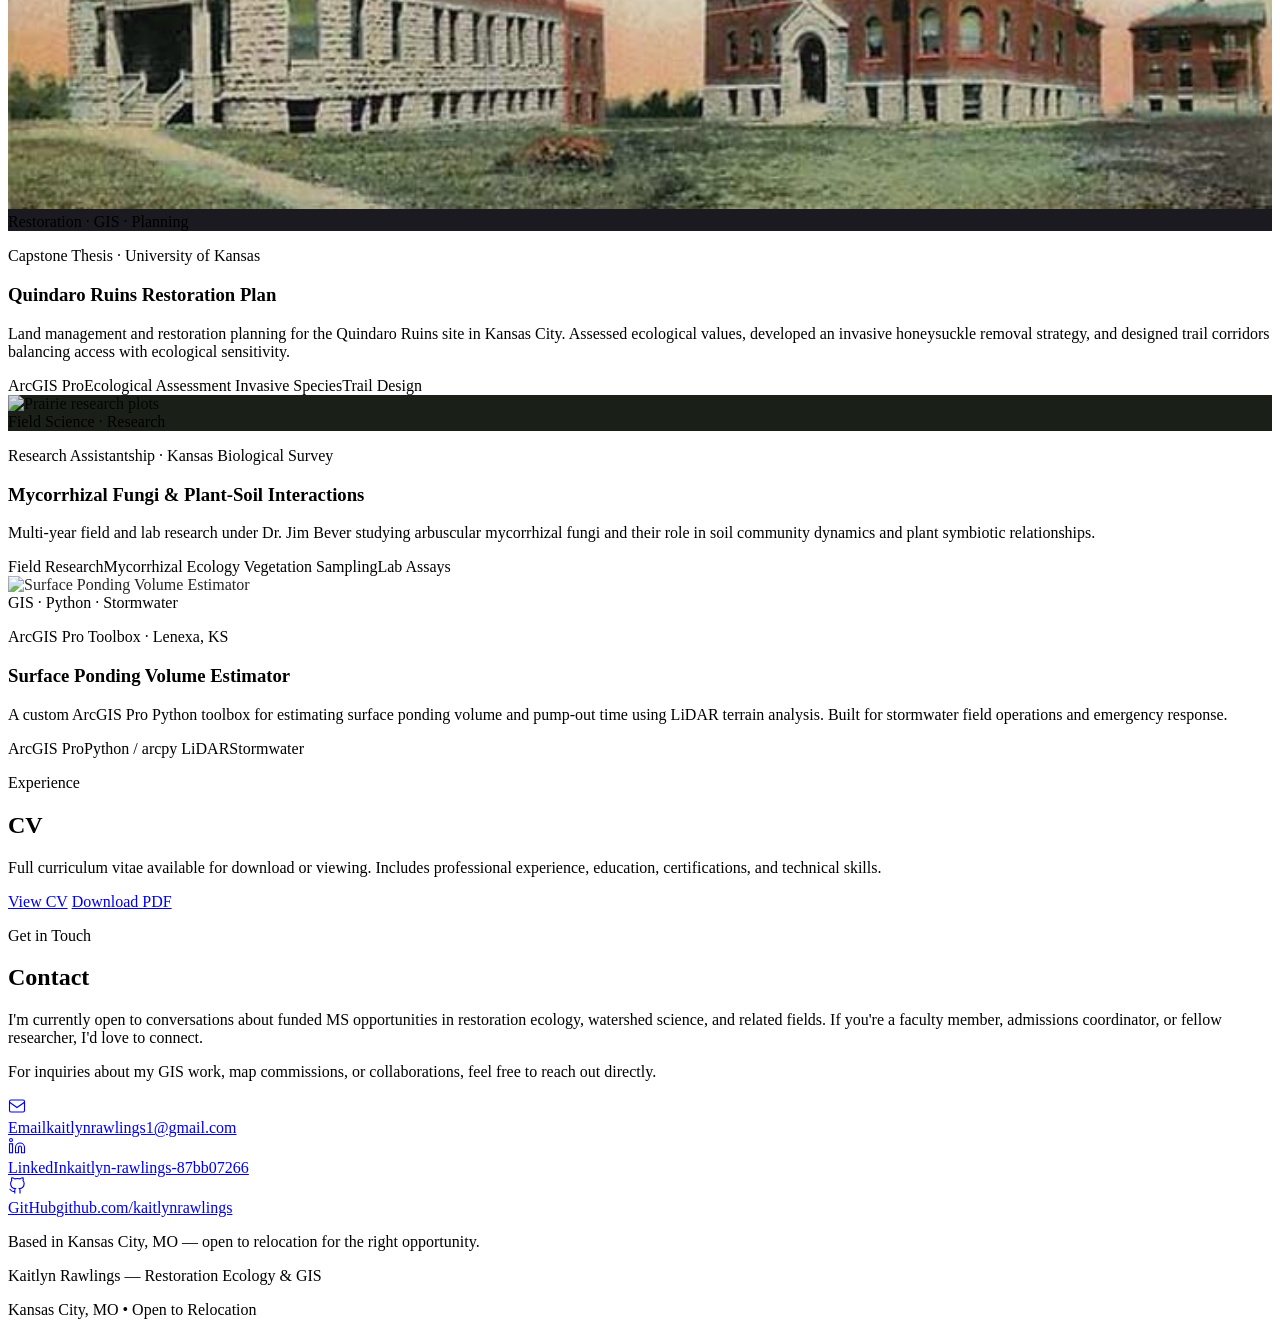
==== commit ee87060f: "Add files via upload" ====
--- a/index.html
+++ b/index.html
@@ -78,7 +78,7 @@
           Kaitlyn<br>
           <em>Rawlings</em>
         </h1>
-        <p class="hero-bio">Hi! I am a GIS Analyst based in Kansas City with roots in environmental science and field ecology. I am passionate about using spatial analysis to solve environmental problems and promote sustainable practices, and I am hoping to expand on my education and shift my career more towards restoration ecology and watershed science.</p>
+        <p class="hero-bio">I am an environmental scientist and GIS analyst with roots in field ecology and a career built around spatial data. I am passionate about using spatial analysis to solve environmental problems and am pursuing a funded MS in restoration ecology or watershed science.</p>
         <div class="hero-cta">
           <a href="#portfolio" class="btn-primary">View Projects</a>
           <a href="#contact" class="btn-ghost">Get in Touch</a>
@@ -124,9 +124,9 @@
       <h2 class="section-title">About</h2>
       <div class="about-grid">
         <div class="about-text">
-          <p>I graduated from the University of Kansas in 2023 with a degree in Environmental Studies. As an undergraduate research assistant with the Kansas Biological Survey, I supported soil science research focused on arbuscular mycorrhizal fungi and its role in improving biodiversity on post agricultural lands. I also completed a capstone project for the historic Quindaro Ruins site in Kansas City, where I combined ecological assessment and GIS to map invasive species, evaluate habitat sensitivity, and propose trail corridors and restoration strategies. Outside the classroom, I was active in KU SEEDS Ecology Club and was a member of Omega Phi Alpha, a national community service sorority.</p>
-          <p>After graduation, I managed scientific research conferences for Gordon Research Conferences in Barcelona and worked in telecom GIS. I then spent a year solo traveling through 12 countries, an experience that strengthened my adaptability, problem solving, and ability to thrive in unfamiliar environments. Since July 2025, I have worked as a GIS Analyst for the City of Lenexa, where I develop spatial workflows and analyses that support stormwater management, infrastructure planning, and broader public works operations.</p>
-          <p>I am now pursuing admission to a funded, thesis based MS program in restoration ecology or watershed science. I am seeking a program that offers substantial fieldwork, strong mentorship, and opportunities to integrate GIS and spatial analysis into research design. Outside of work, I love to travel, hike, skydive, and paint!</p>
+          <p>I graduated from the University of Kansas in 2023 with a degree in Environmental Studies. As an undergraduate research assistant with the Kansas Biological Survey, I supported soil science research focused on arbuscular mycorrhizal fungi and its role in improving biodiversity on post-agricultural lands. I also completed a capstone project for the historic Quindaro Ruins site in Kansas City, where I combined ecological assessment and GIS to map invasive species, evaluate habitat sensitivity, and propose trail corridors and restoration strategies. Outside the classroom, I was active in KU SEEDS Ecology Club and was a member of Omega Phi Alpha, a national community service sorority.</p>
+          <p>After graduation, I managed scientific research conferences for Gordon Research Conferences in Barcelona and worked in telecom GIS. I then spent a year solo traveling through 12 countries, an experience that strengthened my adaptability, problem-solving, and ability to thrive in unfamiliar environments. Since July 2025, I have worked as a GIS Analyst for the City of Lenexa, where I develop spatial workflows and analyses that support stormwater management, infrastructure planning, and broader public works operations.</p>
+          <p>I am now pursuing admission to a funded, thesis-based MS program in restoration ecology or watershed science. I am seeking a program that offers substantial fieldwork, strong mentorship, and opportunities to integrate GIS and spatial analysis into research design. Outside of work, I love to travel, hike, skydive, and paint!</p>
         </div>
         <div class="about-facts">
           <div class="fact-card">
@@ -197,17 +197,18 @@
           </div>
         </article>
 
-        <article class="project-card">
+        <article class="project-card" onclick="window.location='projects/ponding-tool.html'" style="cursor:pointer;">
           <div class="project-thumb thumb-stormwater">
+            <img src="projects/ponding_tool_screenshot.png" alt="Surface Ponding Volume Estimator" style="width:100%;height:100%;object-fit:cover;opacity:0.85;">
             <div class="thumb-overlay"><span class="thumb-tag">GIS · Python · Stormwater</span></div>
           </div>
           <div class="project-body">
-            <p class="project-type">Automation Tool · Lenexa, KS</p>
-            <h3 class="project-name">Stormwater Flood Analysis Toolbox</h3>
-            <p class="project-desc">A Python/arcpy automated toolbox built for the City of Lenexa to support stormwater infrastructure analysis, identifying flood-prone areas and supporting capital planning decisions through spatial modeling.</p>
+            <p class="project-type">ArcGIS Pro Toolbox · Lenexa, KS</p>
+            <h3 class="project-name">Surface Ponding Volume Estimator</h3>
+            <p class="project-desc">A custom ArcGIS Pro Python toolbox for estimating surface ponding volume and pump-out time using LiDAR terrain analysis. Built for stormwater field operations and emergency response.</p>
             <div class="project-tags">
               <span class="tag">ArcGIS Pro</span><span class="tag">Python / arcpy</span>
-              <span class="tag">Stormwater GIS</span><span class="tag">Automation</span>
+              <span class="tag">LiDAR</span><span class="tag">Stormwater</span>
             </div>
           </div>
         </article>
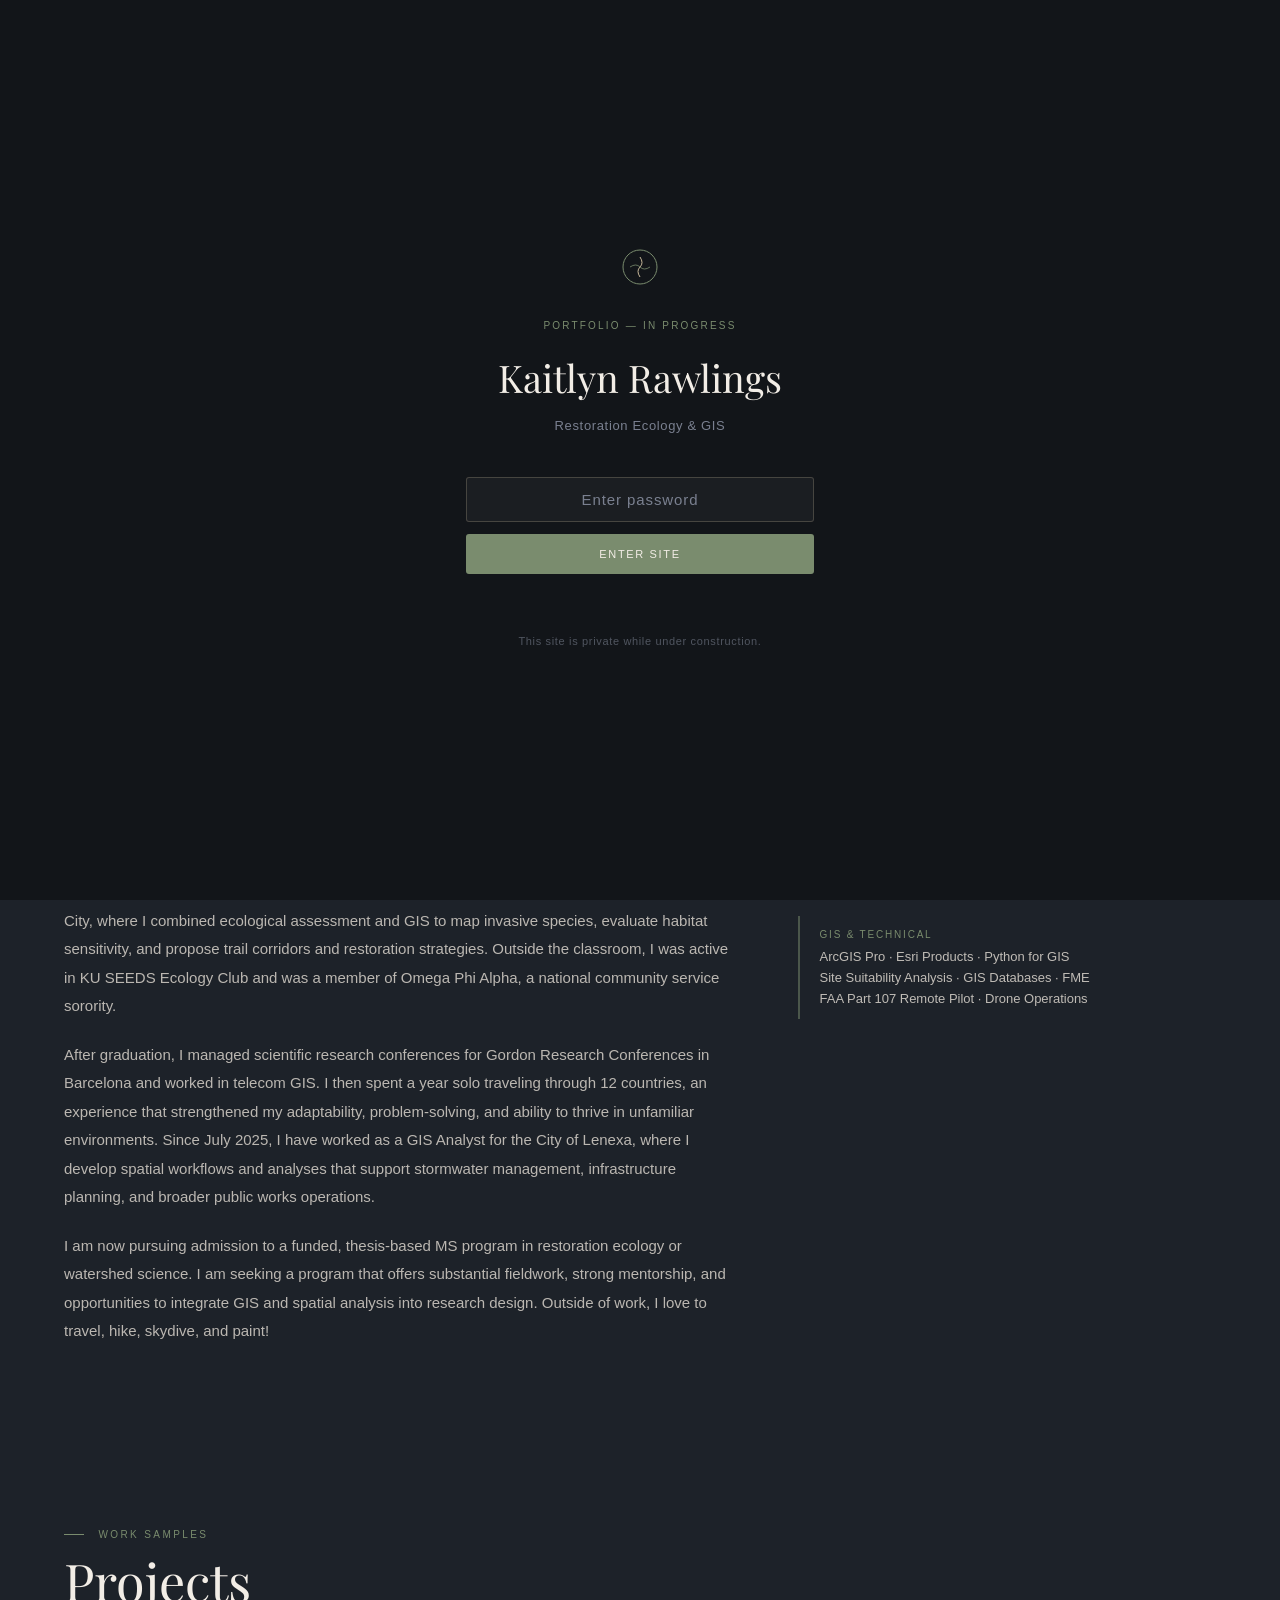
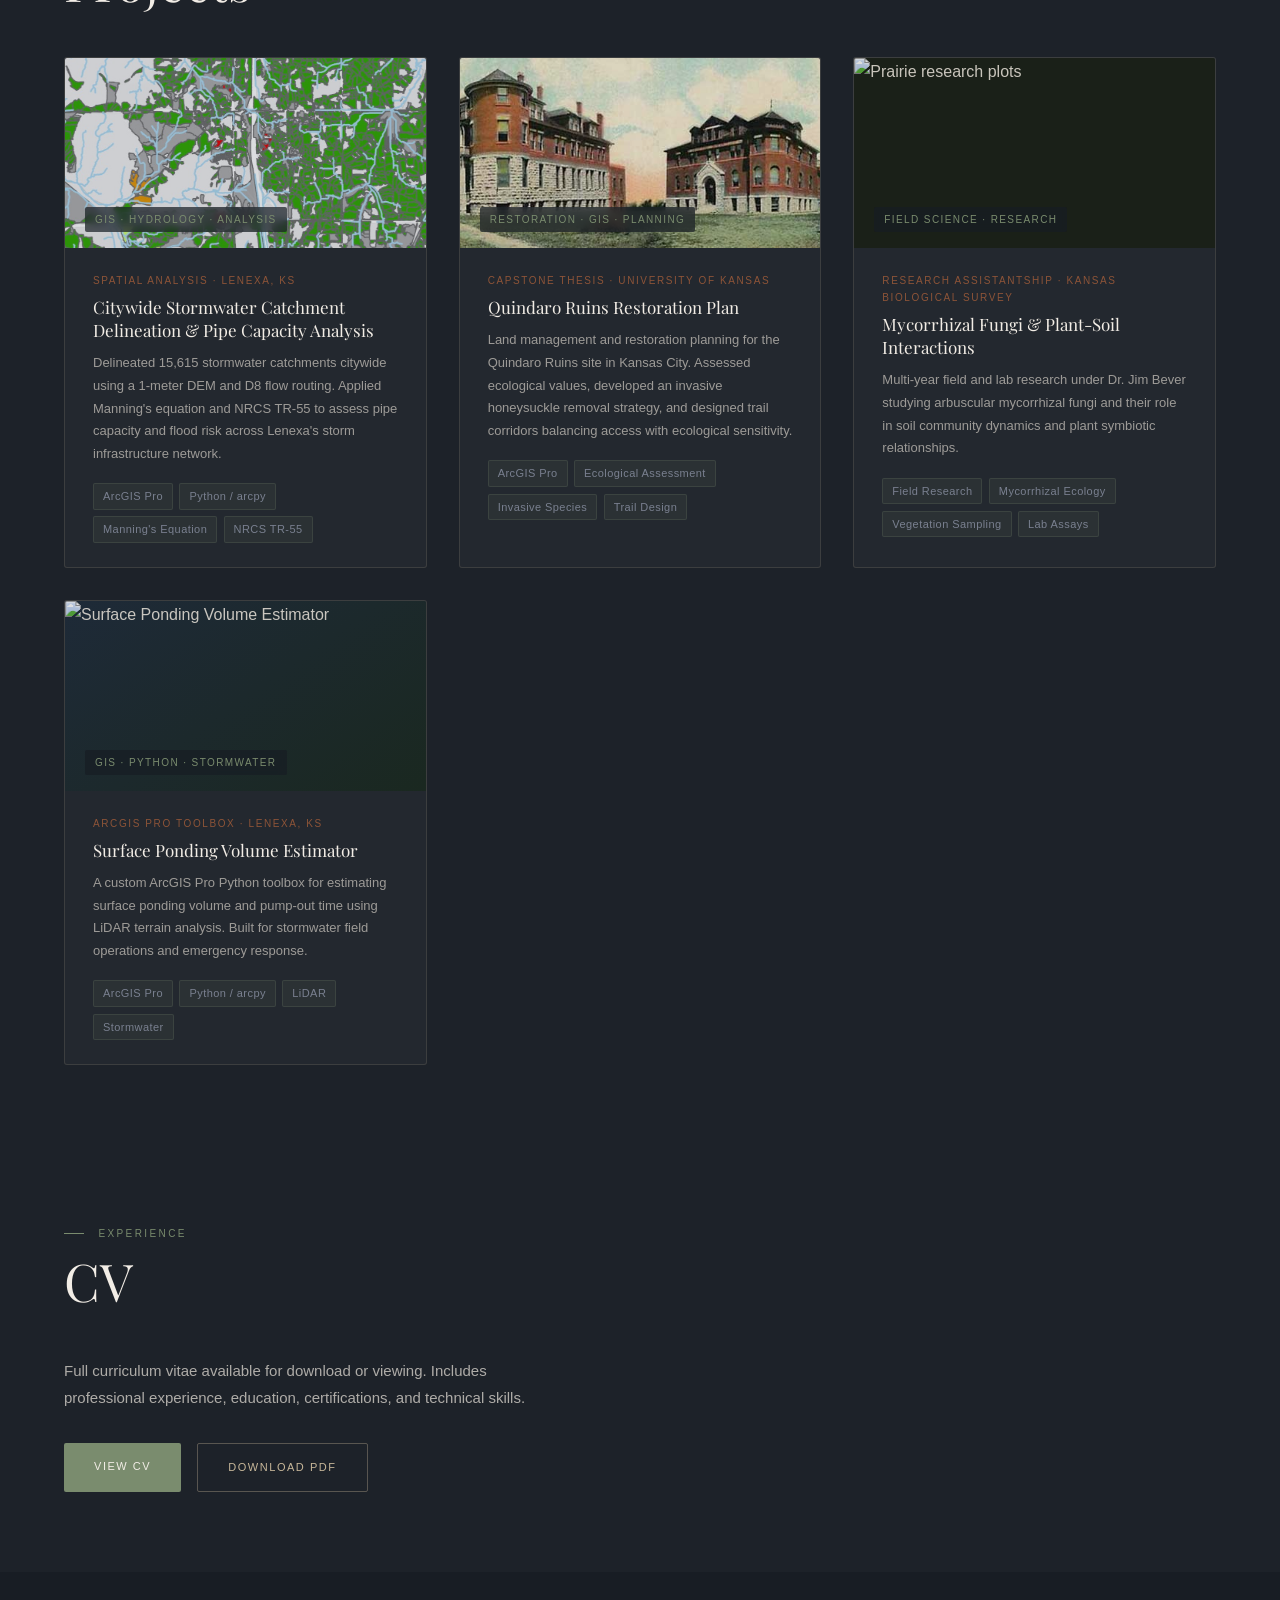
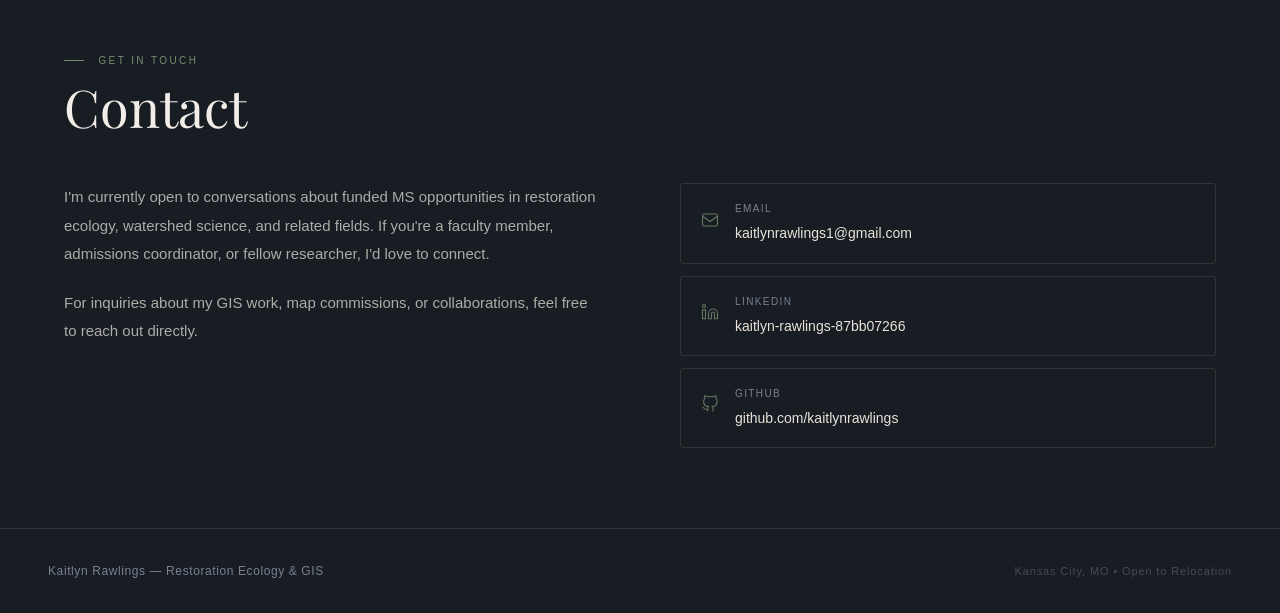
==== commit 4cb136d9: "Update index.html" ====
--- a/index.html
+++ b/index.html
@@ -224,8 +224,8 @@
       <h2 class="section-title">CV</h2>
       <p class="cv-desc">Full curriculum vitae available for download or viewing. Includes professional experience, education, certifications, and technical skills.</p>
       <div class="cv-btns">
-        <a href="assets/Kaitlyn_Rawlings_Resume_2026.pdf" target="_blank" rel="noopener" class="btn-primary">View CV</a>
-        <a href="assets/Kaitlyn_Rawlings_Resume_2026.pdf" class="btn-ghost" download>Download PDF</a>
+        <a href="assets/Kaitlyn_Rawlings_CV_2026.pdf" target="_blank" rel="noopener" class="btn-primary">View CV</a>
+        <a href="assets/Kaitlyn_Rawlings_CV_2026.pdf" class="btn-ghost" download>Download PDF</a>
       </div>
     </div>
   </section>
@@ -253,7 +253,6 @@
             <div class="contact-link-icon"><svg width="18" height="18" viewBox="0 0 24 24" fill="none" stroke="currentColor" stroke-width="1.5"><path d="M9 19c-5 1.5-5-2.5-7-3m14 6v-3.87a3.37 3.37 0 00-.94-2.61c3.14-.35 6.44-1.54 6.44-7A5.44 5.44 0 0020 4.77 5.07 5.07 0 0019.91 1S18.73.65 16 2.48a13.38 13.38 0 00-7 0C6.27.65 5.09 1 5.09 1A5.07 5.07 0 005 4.77a5.44 5.44 0 00-1.5 3.78c0 5.42 3.3 6.61 6.44 7A3.37 3.37 0 009 18.13V22"/></svg></div>
             <div><span class="contact-link-type">GitHub</span><span class="contact-link-val">github.com/kaitlynrawlings</span></div>
           </a>
-          <p class="contact-note">Based in Kansas City, MO — open to relocation for the right opportunity.</p>
         </div>
       </div>
     </div>
--- a/css/style.css
+++ b/css/style.css
@@ -0,0 +1,1033 @@
+/* ================================================
+   Kaitlyn Rawlings — Portfolio
+   Topographic Field Science Aesthetic
+   ================================================ */
+
+:root {
+  --sand:    #C8B89A;
+  --sage:    #7A8C6E;
+  --slate:   #2C3440;
+  --deep:    #181D24;
+  --deeper:  #121519;
+  --fog:     #E8E2D9;
+  --cream:   #F2EDE6;
+  --rust:    #A05C3A;
+  --muted:   #7A8090;
+  --line:    rgba(200,184,154,0.15);
+  --line-md: rgba(200,184,154,0.25);
+}
+
+/* ---- RESET ---- */
+*, *::before, *::after { box-sizing: border-box; margin: 0; padding: 0; }
+html { scroll-behavior: smooth; font-size: 16px; }
+
+body {
+  background: var(--deep);
+  color: var(--fog);
+  font-family: 'DM Sans', 'Helvetica Neue', sans-serif;
+  font-weight: 300;
+  line-height: 1.7;
+  overflow-x: hidden;
+  -webkit-font-smoothing: antialiased;
+}
+
+img { max-width: 100%; display: block; }
+a { color: inherit; }
+
+/* ---- PASSWORD GATE ---- */
+#gate {
+  position: fixed;
+  inset: 0;
+  z-index: 9999;
+  background: var(--deeper);
+  display: flex;
+  align-items: center;
+  justify-content: center;
+  transition: opacity 0.6s ease;
+}
+#gate.hidden {
+  opacity: 0;
+  pointer-events: none;
+}
+
+.gate-inner {
+  text-align: center;
+  max-width: 380px;
+  width: 90%;
+  padding: 0 1rem;
+}
+
+.gate-mark {
+  display: flex;
+  justify-content: center;
+  margin-bottom: 2rem;
+}
+
+.gate-eyebrow {
+  font-size: 10px;
+  letter-spacing: 0.22em;
+  text-transform: uppercase;
+  color: var(--sage);
+  margin-bottom: 0.75rem;
+}
+
+.gate-title {
+  font-family: 'Playfair Display', Georgia, serif;
+  font-size: 38px;
+  color: var(--cream);
+  font-weight: 400;
+  margin-bottom: 0.25rem;
+}
+
+.gate-sub {
+  font-size: 13px;
+  color: var(--muted);
+  letter-spacing: 0.05em;
+  margin-bottom: 2.5rem;
+}
+
+.gate-form {
+  display: flex;
+  flex-direction: column;
+  gap: 0.75rem;
+}
+
+.gate-input {
+  background: rgba(255,255,255,0.04);
+  border: 1px solid rgba(200,184,154,0.25);
+  color: var(--fog);
+  font-family: 'DM Sans', sans-serif;
+  font-size: 15px;
+  font-weight: 300;
+  padding: 13px 18px;
+  border-radius: 3px;
+  outline: none;
+  letter-spacing: 0.06em;
+  transition: border-color 0.2s;
+  text-align: center;
+}
+.gate-input::placeholder { color: var(--muted); }
+.gate-input:focus { border-color: var(--sand); }
+
+.gate-btn {
+  background: var(--sage);
+  color: var(--cream);
+  border: none;
+  font-family: 'DM Sans', sans-serif;
+  font-size: 11px;
+  font-weight: 500;
+  letter-spacing: 0.15em;
+  text-transform: uppercase;
+  padding: 14px;
+  border-radius: 3px;
+  cursor: pointer;
+  transition: background 0.2s;
+}
+.gate-btn:hover { background: #6A7C5E; }
+
+.gate-error {
+  font-size: 12px;
+  color: #C07060;
+  margin-top: 0.5rem;
+  min-height: 18px;
+  letter-spacing: 0.04em;
+}
+
+.gate-note {
+  font-size: 11px;
+  color: rgba(122,128,144,0.6);
+  margin-top: 2rem;
+  letter-spacing: 0.06em;
+}
+
+/* ---- TOPO BG ---- */
+.topo-bg {
+  position: fixed;
+  inset: 0;
+  z-index: 0;
+  pointer-events: none;
+  opacity: 0.1;
+  overflow: hidden;
+}
+.topo-bg svg { width: 100%; height: 100%; }
+
+/* ---- NAV ---- */
+#main-nav {
+  position: fixed;
+  top: 0; left: 0; right: 0;
+  z-index: 100;
+  transition: background 0.3s;
+}
+#main-nav.scrolled {
+  background: rgba(24,29,36,0.96);
+  backdrop-filter: blur(12px);
+  border-bottom: 1px solid var(--line);
+}
+
+.nav-inner {
+  max-width: 1400px;
+  margin: 0 auto;
+  padding: 1.5rem 3rem;
+  display: flex;
+  align-items: center;
+  justify-content: space-between;
+}
+
+.nav-brand {
+  font-family: 'Playfair Display', serif;
+  font-size: 15px;
+  letter-spacing: 0.06em;
+  color: var(--cream);
+  text-decoration: none;
+}
+.nav-brand span {
+  color: var(--sage);
+  font-family: 'DM Sans', sans-serif;
+  font-size: 12px;
+  font-weight: 300;
+  letter-spacing: 0.1em;
+}
+
+.nav-links {
+  display: flex;
+  gap: 2.5rem;
+  list-style: none;
+}
+.nav-links a {
+  color: var(--muted);
+  text-decoration: none;
+  font-size: 11px;
+  letter-spacing: 0.14em;
+  text-transform: uppercase;
+  transition: color 0.2s;
+  font-weight: 400;
+}
+.nav-links a:hover { color: var(--sand); }
+
+.nav-toggle {
+  display: none;
+  flex-direction: column;
+  gap: 5px;
+  background: none;
+  border: none;
+  cursor: pointer;
+  padding: 4px;
+}
+.nav-toggle span {
+  display: block;
+  width: 22px; height: 1px;
+  background: var(--fog);
+  transition: all 0.3s;
+}
+
+/* ---- SECTIONS ---- */
+section { position: relative; z-index: 1; }
+
+.section-alt { background: rgba(255,255,255,0.025); }
+
+.section-inner {
+  max-width: 1600px;
+  margin: 0 auto;
+  padding: 5rem 4rem;
+}
+
+.section-eyebrow {
+  font-size: 10px;
+  letter-spacing: 0.24em;
+  text-transform: uppercase;
+  color: var(--sage);
+  margin-bottom: 0.6rem;
+  display: flex;
+  align-items: center;
+  gap: 0.9rem;
+}
+.section-eyebrow::before {
+  content: '';
+  display: block;
+  width: 20px; height: 1px;
+  background: var(--sage);
+  flex-shrink: 0;
+}
+
+.section-title {
+  font-family: 'Playfair Display', serif;
+  font-size: clamp(34px, 4.5vw, 52px);
+  color: var(--cream);
+  line-height: 1.1;
+  margin-bottom: 3rem;
+  font-weight: 400;
+}
+
+/* ---- HERO ---- */
+#hero {
+  display: flex;
+  flex-direction: column;
+  justify-content: center;
+  padding: 7rem 4rem 5rem;
+  position: relative;
+}
+
+.hero-three {
+  max-width: 1600px;
+  margin: 0 auto;
+  width: 100%;
+  display: grid;
+  grid-template-columns: 1fr 0.7fr 0.9fr;
+  gap: 3rem;
+  align-items: center;
+}
+
+.hero-col-left { }
+
+.hero-col-photo {
+  display: flex;
+  align-items: stretch;
+}
+
+.hero-photo-placeholder {
+  width: 100%;
+  min-height: 320px;
+  background: rgba(44,52,64,0.6);
+  border: 1px solid var(--line);
+  border-radius: 3px;
+  display: flex;
+  flex-direction: column;
+  align-items: center;
+  justify-content: center;
+  gap: 0.75rem;
+}
+
+.hero-col-photo img {
+  width: 100%;
+  height: 100%;
+  min-height: 320px;
+  object-fit: cover;
+  border-radius: 3px;
+  display: block;
+}
+
+.placeholder-text {
+  font-size: 10px;
+  letter-spacing: 0.1em;
+  text-transform: uppercase;
+  color: rgba(122,128,144,0.45);
+}
+
+.hero-col-facts {
+  display: flex;
+  flex-direction: column;
+  gap: 0;
+  border-left: 1px solid var(--line);
+  padding-left: 2.5rem;
+}
+
+.hero-fact {
+  display: flex;
+  flex-direction: column;
+  gap: 0.2rem;
+  padding: 1.1rem 0;
+  border-bottom: 1px solid var(--line);
+}
+.hero-fact:first-child { padding-top: 0; }
+.hero-fact:last-child { border-bottom: none; }
+
+.hero-fact-label {
+  font-size: 10px;
+  letter-spacing: 0.18em;
+  text-transform: uppercase;
+  color: var(--sage);
+}
+
+.hero-fact-val {
+  font-size: 13px;
+  color: rgba(232,226,217,0.78);
+  line-height: 1.6;
+}
+
+.hero-eyebrow {
+  display: flex;
+  align-items: center;
+  gap: 1rem;
+  font-size: 11px;
+  letter-spacing: 0.2em;
+  text-transform: uppercase;
+  color: var(--sage);
+  margin-bottom: 1.75rem;
+}
+
+.eyebrow-line {
+  display: block;
+  width: 40px; height: 1px;
+  background: var(--sage);
+  flex-shrink: 0;
+}
+
+.hero-name {
+  font-family: 'Playfair Display', serif;
+  font-size: clamp(36px, 4.5vw, 62px);
+  line-height: 1.0;
+  color: var(--cream);
+  margin-bottom: 0.2em;
+  font-weight: 400;
+}
+.hero-name em {
+  font-style: italic;
+  color: var(--sand);
+}
+
+.hero-bio {
+  font-size: 15px;
+  color: rgba(232,226,217,0.78);
+  line-height: 1.85;
+  margin-bottom: 1.75rem;
+  max-width: 500px;
+}
+
+.hero-tagline {
+  font-family: 'Playfair Display', serif;
+  font-size: clamp(16px, 2vw, 22px);
+  color: var(--sage);
+  font-style: italic;
+  margin-bottom: 1.75rem;
+}
+
+.hero-cta {
+  display: flex;
+  gap: 1rem;
+  flex-wrap: wrap;
+}
+
+.btn-primary {
+  background: var(--sage);
+  color: var(--cream);
+  text-decoration: none;
+  font-size: 11px;
+  font-weight: 500;
+  letter-spacing: 0.14em;
+  text-transform: uppercase;
+  padding: 14px 30px;
+  border-radius: 2px;
+  transition: background 0.2s;
+  display: inline-block;
+}
+.btn-primary:hover { background: #6A7C5E; color: var(--cream); }
+
+.btn-ghost {
+  border: 1px solid rgba(200,184,154,0.35);
+  color: var(--sand);
+  text-decoration: none;
+  font-size: 11px;
+  font-weight: 400;
+  letter-spacing: 0.14em;
+  text-transform: uppercase;
+  padding: 14px 30px;
+  border-radius: 2px;
+  transition: all 0.2s;
+  display: inline-block;
+}
+.btn-ghost:hover {
+  border-color: var(--sand);
+  background: rgba(200,184,154,0.07);
+  color: var(--sand);
+}
+
+.hero-scroll-hint {
+  position: absolute;
+  bottom: 2.5rem;
+  left: 3rem;
+  display: flex;
+  align-items: center;
+  gap: 1rem;
+  color: var(--muted);
+  font-size: 10px;
+  letter-spacing: 0.18em;
+  text-transform: uppercase;
+}
+.scroll-line {
+  width: 1px;
+  height: 40px;
+  background: linear-gradient(to bottom, var(--muted), transparent);
+}
+
+/* ---- ABOUT ---- */
+.about-grid {
+  display: grid;
+  grid-template-columns: 1.6fr 1fr;
+  gap: 4rem;
+  align-items: start;
+}
+
+.about-text p {
+  color: rgba(232,226,217,0.78);
+  font-size: 15px;
+  margin-bottom: 1.25rem;
+  line-height: 1.9;
+}
+
+.about-facts { display: flex; flex-direction: column; gap: 1.25rem; }
+
+.fact-card {
+  border-left: 2px solid rgba(122,140,110,0.5);
+  padding: 0.6rem 0 0.6rem 1.25rem;
+}
+.fact-label {
+  font-size: 10px;
+  letter-spacing: 0.18em;
+  text-transform: uppercase;
+  color: var(--sage);
+  margin-bottom: 0.3rem;
+}
+.fact-value {
+  font-size: 13px;
+  color: rgba(232,226,217,0.8);
+  line-height: 1.6;
+}
+
+/* ---- SKILLS ---- */
+.skills-grid {
+  display: grid;
+  grid-template-columns: repeat(auto-fit, minmax(230px, 1fr));
+  gap: 1.5rem;
+}
+
+.skill-card {
+  background: rgba(255,255,255,0.03);
+  border: 1px solid var(--line);
+  border-radius: 3px;
+  padding: 2rem 1.75rem;
+  transition: border-color 0.3s;
+}
+.skill-card:hover { border-color: var(--line-md); }
+
+.skill-icon-wrap {
+  color: var(--sage);
+  margin-bottom: 1.25rem;
+  opacity: 0.7;
+}
+
+.skill-cat {
+  font-size: 10px;
+  letter-spacing: 0.18em;
+  text-transform: uppercase;
+  color: var(--sage);
+  margin-bottom: 0.3rem;
+}
+
+.skill-name {
+  font-family: 'Playfair Display', serif;
+  font-size: 17px;
+  color: var(--cream);
+  margin-bottom: 0.9rem;
+  font-weight: 400;
+  line-height: 1.3;
+}
+
+.skill-tags { display: flex; flex-wrap: wrap; gap: 0.4rem; }
+
+.tag {
+  font-size: 11px;
+  letter-spacing: 0.04em;
+  color: var(--muted);
+  background: rgba(122,140,110,0.1);
+  border: 1px solid rgba(122,140,110,0.2);
+  padding: 3px 9px;
+  border-radius: 2px;
+}
+
+/* ---- PORTFOLIO ---- */
+.portfolio-grid {
+  display: grid;
+  grid-template-columns: repeat(auto-fit, minmax(300px, 1fr));
+  gap: 2rem;
+}
+
+.project-card {
+  background: rgba(255,255,255,0.03);
+  border: 1px solid var(--line);
+  border-radius: 3px;
+  overflow: hidden;
+  transition: transform 0.35s ease, border-color 0.3s;
+}
+.project-card:hover {
+  transform: translateY(-5px);
+  border-color: var(--line-md);
+}
+
+.project-thumb {
+  height: 190px;
+  position: relative;
+  overflow: hidden;
+}
+.thumb-stormwater {
+  background: linear-gradient(145deg, #1e2a38 0%, #1a2820 100%);
+}
+.thumb-catchment {
+  background: linear-gradient(145deg, #1a2838 0%, #162030 100%);
+}
+.thumb-quindaro {
+  background: linear-gradient(145deg, #1f2a1a 0%, #1a2530 100%);
+}
+.thumb-mycorrhizal {
+  background: linear-gradient(145deg, #251f1a 0%, #1a2020 100%);
+}
+
+.thumb-overlay {
+  position: absolute;
+  inset: 0;
+  display: flex;
+  align-items: flex-end;
+  padding: 1rem 1.25rem;
+}
+.thumb-tag {
+  font-size: 10px;
+  letter-spacing: 0.14em;
+  text-transform: uppercase;
+  color: var(--sage);
+  background: rgba(24,29,36,0.7);
+  padding: 4px 10px;
+  border-radius: 2px;
+  backdrop-filter: blur(4px);
+}
+
+.project-body { padding: 1.5rem 1.75rem; }
+
+.project-type {
+  font-size: 10px;
+  letter-spacing: 0.16em;
+  text-transform: uppercase;
+  color: var(--rust);
+  margin-bottom: 0.4rem;
+  opacity: 0.85;
+}
+
+.project-name {
+  font-family: 'Playfair Display', serif;
+  font-size: 17px;
+  color: var(--cream);
+  margin-bottom: 0.65rem;
+  line-height: 1.35;
+  font-weight: 400;
+}
+
+.project-desc {
+  font-size: 13px;
+  color: rgba(232,226,217,0.62);
+  line-height: 1.75;
+  margin-bottom: 1.1rem;
+}
+
+.project-tags { display: flex; flex-wrap: wrap; gap: 0.4rem; }
+
+/* ---- CARTOGRAPHY ---- */
+.carto-intro {
+  max-width: 580px;
+  color: rgba(232,226,217,0.72);
+  font-size: 15px;
+  margin-bottom: 3rem;
+  line-height: 1.85;
+}
+
+.carto-grid {
+  display: grid;
+  grid-template-columns: repeat(auto-fit, minmax(300px, 1fr));
+  gap: 2rem;
+  margin-bottom: 1.75rem;
+}
+
+.map-card {
+  background: rgba(255,255,255,0.03);
+  border: 1px solid var(--line);
+  border-radius: 3px;
+  overflow: hidden;
+  transition: transform 0.35s ease, border-color 0.3s;
+}
+.map-card:hover {
+  transform: translateY(-5px);
+  border-color: var(--line-md);
+}
+
+.map-thumb {
+  height: 220px;
+  background: var(--slate);
+  display: flex;
+  align-items: center;
+  justify-content: center;
+  overflow: hidden;
+  position: relative;
+}
+.map-thumb img {
+  width: 100%;
+  height: 100%;
+  object-fit: cover;
+  transition: transform 0.4s ease;
+}
+.map-card:hover .map-thumb img { transform: scale(1.03); }
+
+.map-placeholder {
+  display: flex;
+  flex-direction: column;
+  align-items: center;
+  gap: 0.75rem;
+}
+.map-placeholder-text {
+  font-size: 11px;
+  letter-spacing: 0.1em;
+  text-transform: uppercase;
+  color: rgba(122,128,144,0.5);
+}
+
+.map-info { padding: 1.5rem 1.75rem; }
+
+.map-org {
+  font-size: 10px;
+  letter-spacing: 0.16em;
+  text-transform: uppercase;
+  color: var(--rust);
+  margin-bottom: 0.4rem;
+  opacity: 0.85;
+}
+
+.map-title {
+  font-family: 'Playfair Display', serif;
+  font-size: 16px;
+  color: var(--cream);
+  margin-bottom: 0.5rem;
+  line-height: 1.35;
+  font-weight: 400;
+}
+
+.map-desc {
+  font-size: 12px;
+  color: rgba(232,226,217,0.58);
+  line-height: 1.7;
+  margin-bottom: 1rem;
+}
+
+.map-meta { display: flex; flex-wrap: wrap; gap: 0.4rem; }
+
+.carto-note {
+  font-size: 12px;
+  color: rgba(122,128,144,0.6);
+  border-left: 2px solid rgba(122,140,110,0.3);
+  padding-left: 1rem;
+  line-height: 1.7;
+  font-style: italic;
+}
+
+/* ---- RESUME ---- */
+.resume-layout {
+  display: grid;
+  grid-template-columns: 1.1fr 1fr;
+  gap: 5rem;
+  align-items: start;
+}
+
+.resume-col-title {
+  font-size: 10px;
+  letter-spacing: 0.2em;
+  text-transform: uppercase;
+  color: var(--sage);
+  margin-bottom: 2rem;
+  padding-bottom: 0.75rem;
+  border-bottom: 1px solid var(--line);
+}
+
+.resume-item { margin-bottom: 2.25rem; }
+
+.resume-header {
+  display: flex;
+  justify-content: space-between;
+  align-items: flex-start;
+  gap: 1rem;
+  margin-bottom: 0.35rem;
+}
+
+.resume-role {
+  font-family: 'Playfair Display', serif;
+  font-size: 15px;
+  color: var(--cream);
+  font-weight: 400;
+  line-height: 1.3;
+}
+
+.resume-date {
+  font-size: 11px;
+  color: var(--muted);
+  letter-spacing: 0.04em;
+  white-space: nowrap;
+  flex-shrink: 0;
+  padding-top: 2px;
+}
+
+.resume-org {
+  font-size: 12px;
+  color: var(--sage);
+  margin-bottom: 0.5rem;
+  letter-spacing: 0.03em;
+}
+
+.resume-bullets {
+  list-style: none;
+  display: flex;
+  flex-direction: column;
+  gap: 0.4rem;
+}
+.resume-bullets li {
+  font-size: 13px;
+  color: rgba(232,226,217,0.6);
+  line-height: 1.7;
+  padding-left: 1rem;
+  position: relative;
+}
+.resume-bullets li::before {
+  content: '—';
+  position: absolute;
+  left: 0;
+  color: rgba(122,140,110,0.5);
+  font-size: 11px;
+}
+
+.resume-detail {
+  font-size: 13px;
+  color: rgba(232,226,217,0.6);
+  line-height: 1.7;
+}
+
+.skills-list { display: flex; flex-direction: column; gap: 0; }
+
+.skill-row {
+  display: grid;
+  grid-template-columns: 110px 1fr;
+  gap: 1rem;
+  padding: 0.8rem 0;
+  border-bottom: 1px solid var(--line);
+  align-items: baseline;
+}
+
+.skill-row-label {
+  font-size: 10px;
+  letter-spacing: 0.12em;
+  text-transform: uppercase;
+  color: var(--muted);
+  flex-shrink: 0;
+}
+
+.skill-row-val {
+  font-size: 13px;
+  color: rgba(232,226,217,0.72);
+}
+
+.resume-download {
+  margin-top: 2.5rem;
+  padding-top: 2rem;
+  border-top: 1px solid var(--line);
+}
+
+/* ---- CV ---- */
+.cv-desc {
+  font-size: 15px;
+  color: rgba(232,226,217,0.72);
+  max-width: 480px;
+  line-height: 1.8;
+  margin-bottom: 2rem;
+}
+
+.cv-btns {
+  display: flex;
+  gap: 1rem;
+  flex-wrap: wrap;
+}
+
+.maps-subtitle {
+  font-family: 'Playfair Display', serif;
+  font-size: 28px;
+  color: var(--cream);
+  font-weight: 400;
+  margin: 4rem 0 1rem;
+}
+
+/* ---- CONTACT ---- */
+.contact-grid {
+  display: grid;
+  grid-template-columns: 1fr 1fr;
+  gap: 5rem;
+  align-items: start;
+}
+
+.contact-text {
+  font-size: 15px;
+  color: rgba(232,226,217,0.72);
+  line-height: 1.9;
+  margin-bottom: 1.25rem;
+}
+
+.contact-right { display: flex; flex-direction: column; gap: 0.75rem; }
+
+.contact-link {
+  display: flex;
+  align-items: center;
+  gap: 1rem;
+  text-decoration: none;
+  padding: 1rem 1.25rem;
+  border: 1px solid var(--line);
+  border-radius: 3px;
+  transition: all 0.2s;
+  color: var(--fog);
+}
+.contact-link:hover {
+  border-color: var(--line-md);
+  background: rgba(255,255,255,0.02);
+  color: var(--sand);
+}
+
+.contact-link-icon {
+  color: var(--sage);
+  flex-shrink: 0;
+  opacity: 0.8;
+}
+
+.contact-link-type {
+  display: block;
+  font-size: 10px;
+  letter-spacing: 0.14em;
+  text-transform: uppercase;
+  color: var(--muted);
+  margin-bottom: 2px;
+}
+
+.contact-link-val {
+  font-size: 14px;
+  font-weight: 400;
+}
+
+.contact-note {
+  font-size: 12px;
+  color: rgba(122,128,144,0.6);
+  padding: 1rem 1.25rem;
+  border: 1px dashed rgba(200,184,154,0.15);
+  border-radius: 3px;
+  line-height: 1.6;
+  margin-top: 0.25rem;
+  font-style: italic;
+}
+
+/* ---- LIGHTBOX ---- */
+.lightbox-overlay {
+  position: fixed; inset: 0; z-index: 9000;
+  background: rgba(0,0,0,0.92);
+  display: flex; align-items: center; justify-content: center;
+  padding: 2rem;
+  cursor: default;
+  opacity: 0;
+  pointer-events: none;
+  transition: opacity 0.25s ease;
+}
+.lightbox-overlay.active { opacity: 1; pointer-events: all; cursor: zoom-out; }
+.lightbox-overlay img {
+  max-width: 95vw;
+  max-height: 90vh;
+  object-fit: contain;
+  border-radius: 3px;
+  box-shadow: 0 20px 60px rgba(0,0,0,0.6);
+  cursor: default;
+}
+.lightbox-close {
+  position: fixed; top: 1.5rem; right: 1.5rem;
+  color: rgba(232,226,217,0.7);
+  font-size: 28px; cursor: pointer; z-index: 9001;
+  line-height: 1;
+  transition: color 0.2s;
+}
+.lightbox-close:hover { color: var(--cream); }
+.project-card img { cursor: pointer; }
+
+/* ---- FOOTER ---- */
+footer {
+  position: relative;
+  z-index: 1;
+  border-top: 1px solid var(--line);
+  padding: 2rem 3rem;
+}
+
+.footer-inner {
+  max-width: 1400px;
+  margin: 0 auto;
+  display: flex;
+  justify-content: space-between;
+  align-items: center;
+}
+
+.footer-left {
+  font-size: 12px;
+  color: var(--muted);
+  letter-spacing: 0.05em;
+}
+
+.footer-right {
+  font-size: 11px;
+  color: rgba(122,128,144,0.45);
+  letter-spacing: 0.08em;
+}
+
+/* ---- SCROLL ANIMATIONS ---- */
+.fade-up {
+  opacity: 0;
+  transform: translateY(28px);
+  transition: opacity 0.75s ease, transform 0.75s ease;
+}
+.fade-up.visible {
+  opacity: 1;
+  transform: translateY(0);
+}
+
+/* ---- RESPONSIVE ---- */
+@media (max-width: 900px) {
+  .about-grid,
+  .resume-layout,
+  .contact-grid { grid-template-columns: 1fr; gap: 3rem; }
+
+  .nav-inner { padding: 1.25rem 1.5rem; }
+  .nav-links { display: none; flex-direction: column; gap: 0; }
+  .nav-links.open {
+    display: flex;
+    position: absolute;
+    top: 100%;
+    left: 0; right: 0;
+    background: rgba(18,21,25,0.98);
+    border-bottom: 1px solid var(--line);
+    padding: 1rem 1.5rem 1.5rem;
+  }
+  .nav-links.open li a {
+    display: block;
+    padding: 0.7rem 0;
+    border-bottom: 1px solid var(--line);
+  }
+  .nav-toggle { display: flex; }
+
+  #hero { padding: 6rem 1.5rem 3rem; }
+  .hero-three { grid-template-columns: 1fr; gap: 2rem; }
+  .hero-col-left { order: 1; }
+  .hero-col-photo { order: 0; }
+  .hero-col-photo img { min-height: 260px; max-height: 300px; object-fit: cover; object-position: center top; width: 100%; border-radius: 3px; }
+  .hero-col-facts { order: 2; border-left: none; padding-left: 0; border-top: 1px solid var(--line); padding-top: 1.5rem; display: grid; grid-template-columns: 1fr 1fr; gap: 0; }
+  .hero-fact { padding: 0.8rem 1rem 0.8rem 0; }
+  .hero-name { font-size: clamp(42px, 10vw, 64px); }
+  .hero-bio { font-size: 14px; }
+  .section-inner { padding: 4rem 1.5rem; }
+  .hero-scroll-hint { display: none; }
+  footer { padding: 1.5rem; }
+  .footer-inner { flex-direction: column; gap: 0.4rem; text-align: center; }
+  .portfolio-grid { grid-template-columns: 1fr 1fr; gap: 1.25rem; }
+  .fact-card { padding: 0.75rem 0; }
+}
+
+@media (max-width: 580px) {
+  .hero-name { font-size: 42px; }
+  .portfolio-grid { grid-template-columns: 1fr; }
+  .skills-grid { grid-template-columns: 1fr; }
+  .hero-col-facts { grid-template-columns: 1fr; }
+  .section-inner { padding: 3rem 1.25rem; }
+  .nav-brand span { display: none; }
+  .project-card .project-body { padding: 1.25rem; }
+  .about-grid { gap: 2rem; }
+}
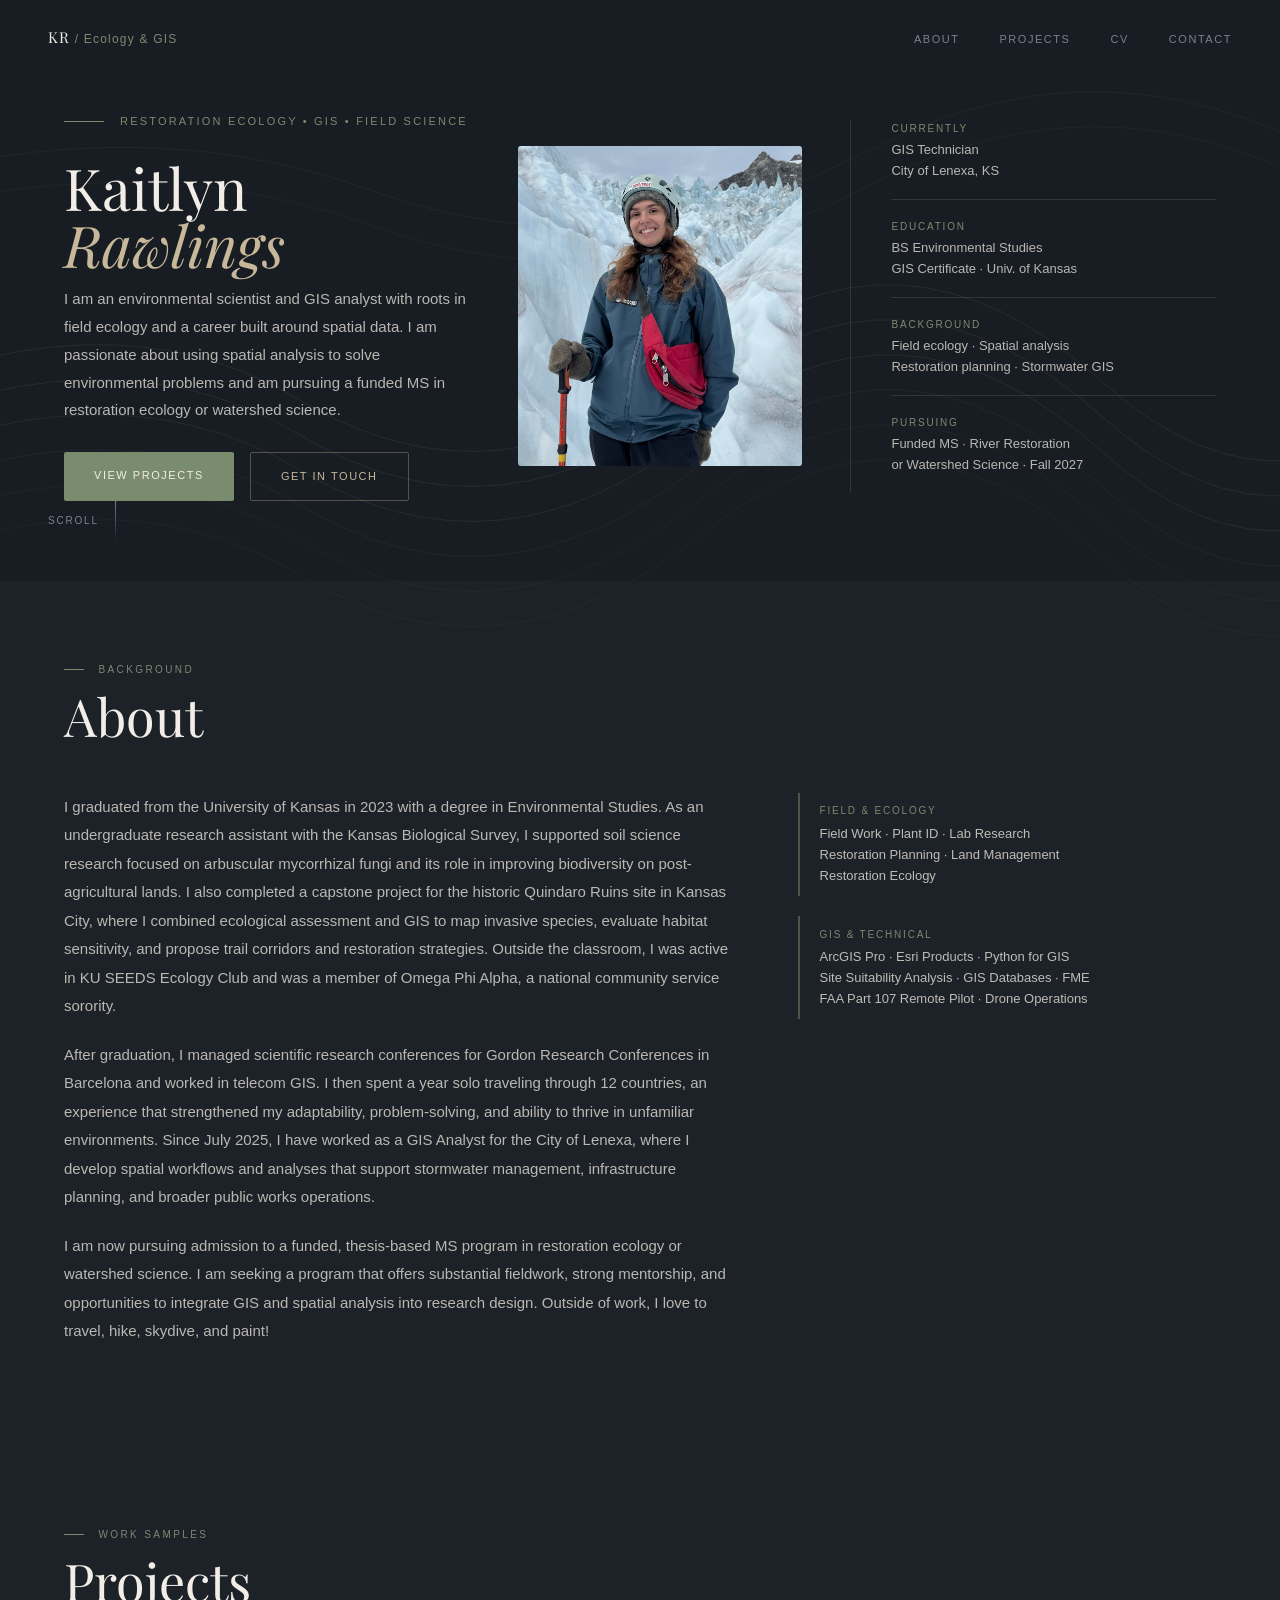
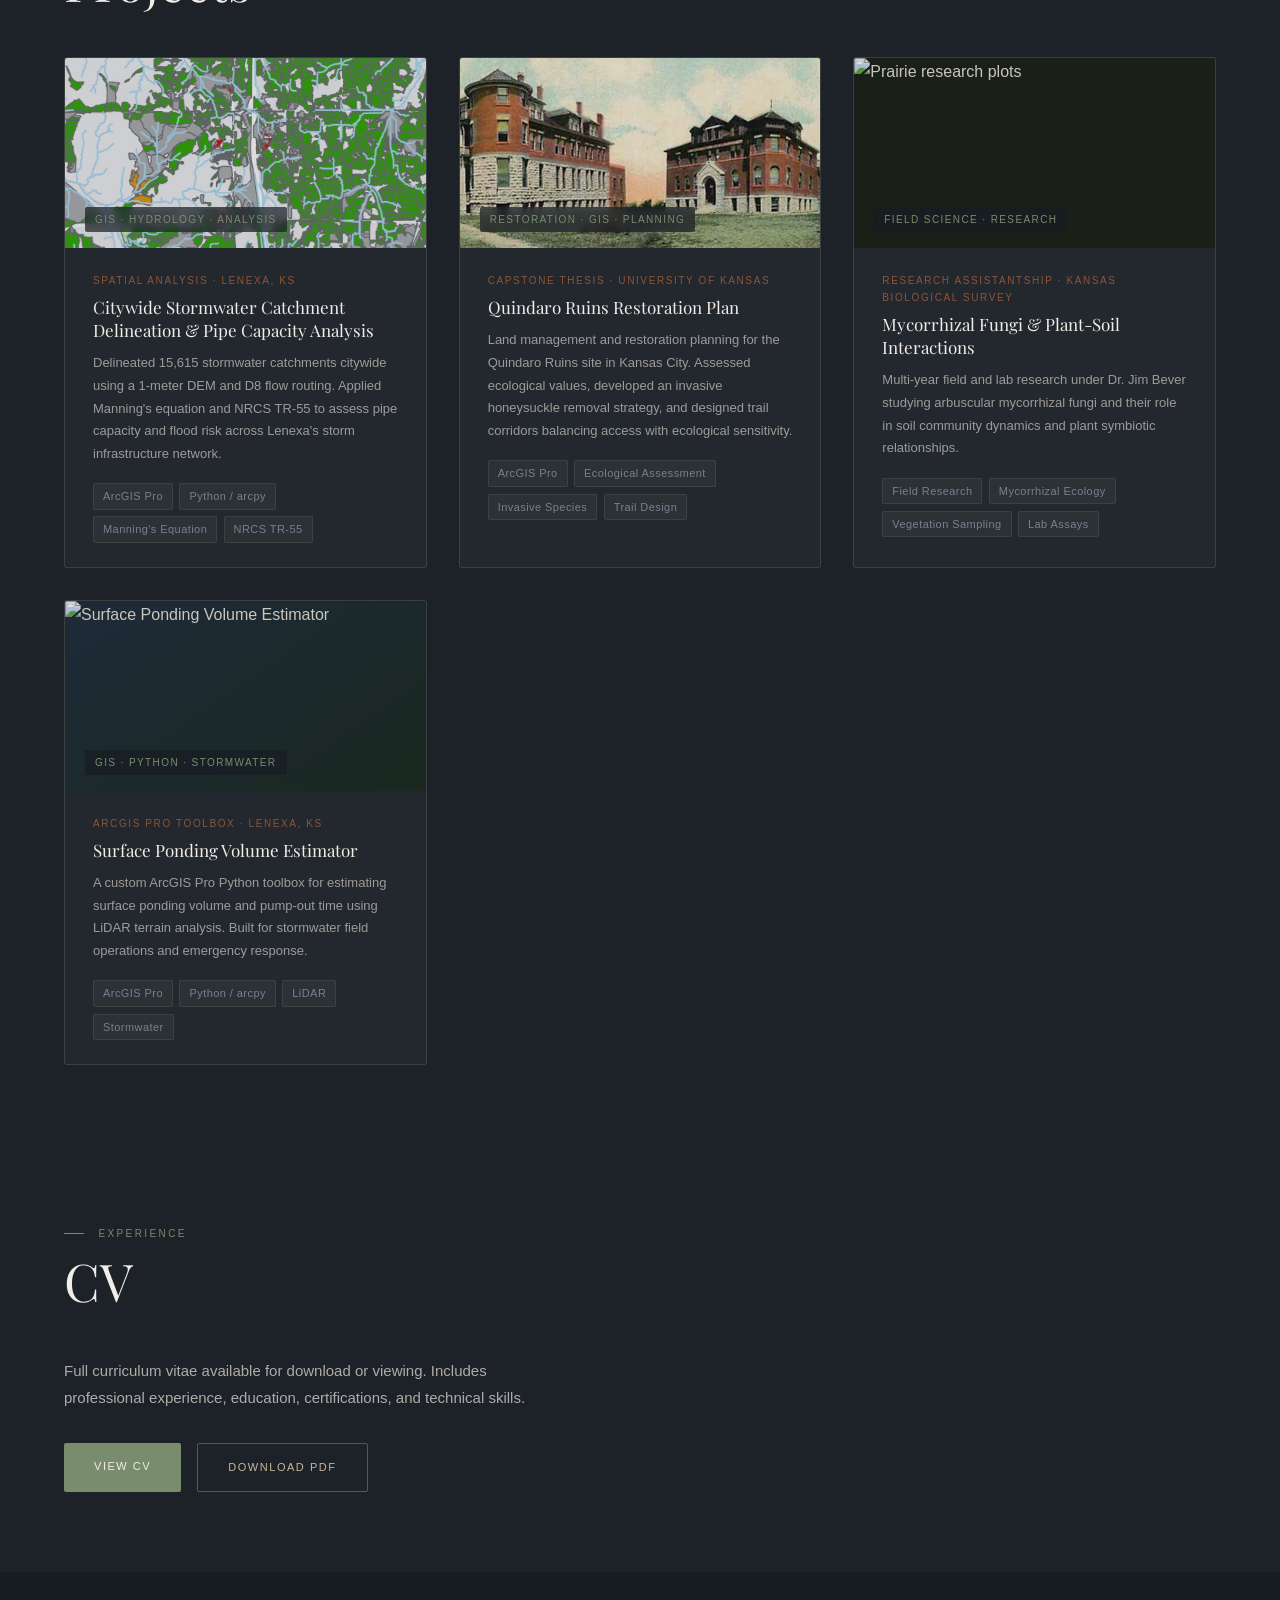
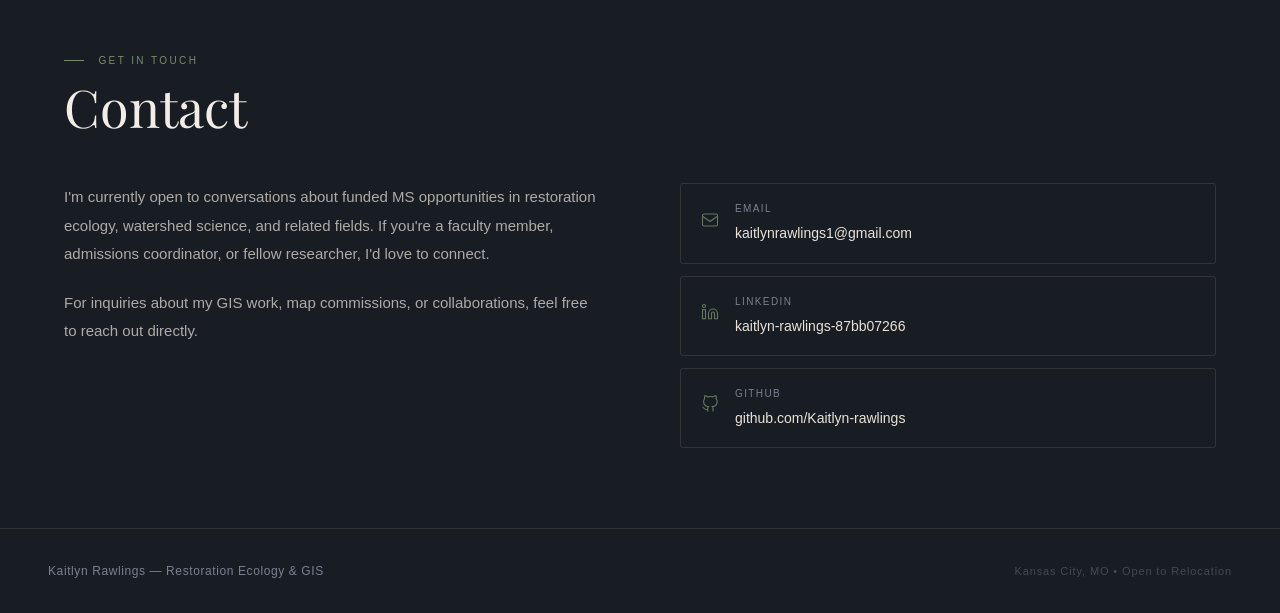
==== commit 2c6802a3: "Add files via upload" ====
--- a/index.html
+++ b/index.html
@@ -11,28 +11,6 @@
   <link rel="stylesheet" href="css/style.css">
 </head>
 <body>
-
-  <!-- PASSWORD GATE -->
-  <div id="gate">
-    <div class="gate-inner">
-      <div class="gate-mark">
-        <svg width="36" height="36" viewBox="0 0 36 36" fill="none" xmlns="http://www.w3.org/2000/svg">
-          <circle cx="18" cy="18" r="17" stroke="#7A8C6E" stroke-width="1"/>
-          <path d="M18 8 Q22 14 18 18 Q14 22 18 28" stroke="#C8B89A" stroke-width="1" fill="none"/>
-          <path d="M8 18 Q14 14 18 18 Q22 22 28 18" stroke="#7A8C6E" stroke-width="0.8" fill="none"/>
-        </svg>
-      </div>
-      <p class="gate-eyebrow">Portfolio — In Progress</p>
-      <h1 class="gate-title">Kaitlyn Rawlings</h1>
-      <p class="gate-sub">Restoration Ecology &amp; GIS</p>
-      <div class="gate-form">
-        <input type="password" id="pw-input" class="gate-input" placeholder="Enter password" autocomplete="current-password">
-        <button class="gate-btn" onclick="checkPassword()">Enter Site</button>
-      </div>
-      <p class="gate-error" id="pw-error"></p>
-      <p class="gate-note">This site is private while under construction.</p>
-    </div>
-  </div>
 
   <!-- TOPO SVG BACKGROUND -->
   <div class="topo-bg" aria-hidden="true">
@@ -249,9 +227,9 @@
             <div class="contact-link-icon"><svg width="18" height="18" viewBox="0 0 24 24" fill="none" stroke="currentColor" stroke-width="1.5"><path d="M16 8a6 6 0 016 6v7h-4v-7a2 2 0 00-2-2 2 2 0 00-2 2v7h-4v-7a6 6 0 016-6z"/><rect x="2" y="9" width="4" height="12"/><circle cx="4" cy="4" r="2"/></svg></div>
             <div><span class="contact-link-type">LinkedIn</span><span class="contact-link-val">kaitlyn-rawlings-87bb07266</span></div>
           </a>
-          <a href="https://github.com/kaitlynrawlings" target="_blank" rel="noopener" class="contact-link">
+          <a href="https://github.com/Kaitlyn-rawlings" target="_blank" rel="noopener" class="contact-link">
             <div class="contact-link-icon"><svg width="18" height="18" viewBox="0 0 24 24" fill="none" stroke="currentColor" stroke-width="1.5"><path d="M9 19c-5 1.5-5-2.5-7-3m14 6v-3.87a3.37 3.37 0 00-.94-2.61c3.14-.35 6.44-1.54 6.44-7A5.44 5.44 0 0020 4.77 5.07 5.07 0 0019.91 1S18.73.65 16 2.48a13.38 13.38 0 00-7 0C6.27.65 5.09 1 5.09 1A5.07 5.07 0 005 4.77a5.44 5.44 0 00-1.5 3.78c0 5.42 3.3 6.61 6.44 7A3.37 3.37 0 009 18.13V22"/></svg></div>
-            <div><span class="contact-link-type">GitHub</span><span class="contact-link-val">github.com/kaitlynrawlings</span></div>
+            <div><span class="contact-link-type">GitHub</span><span class="contact-link-val">github.com/Kaitlyn-rawlings</span></div>
           </a>
         </div>
       </div>
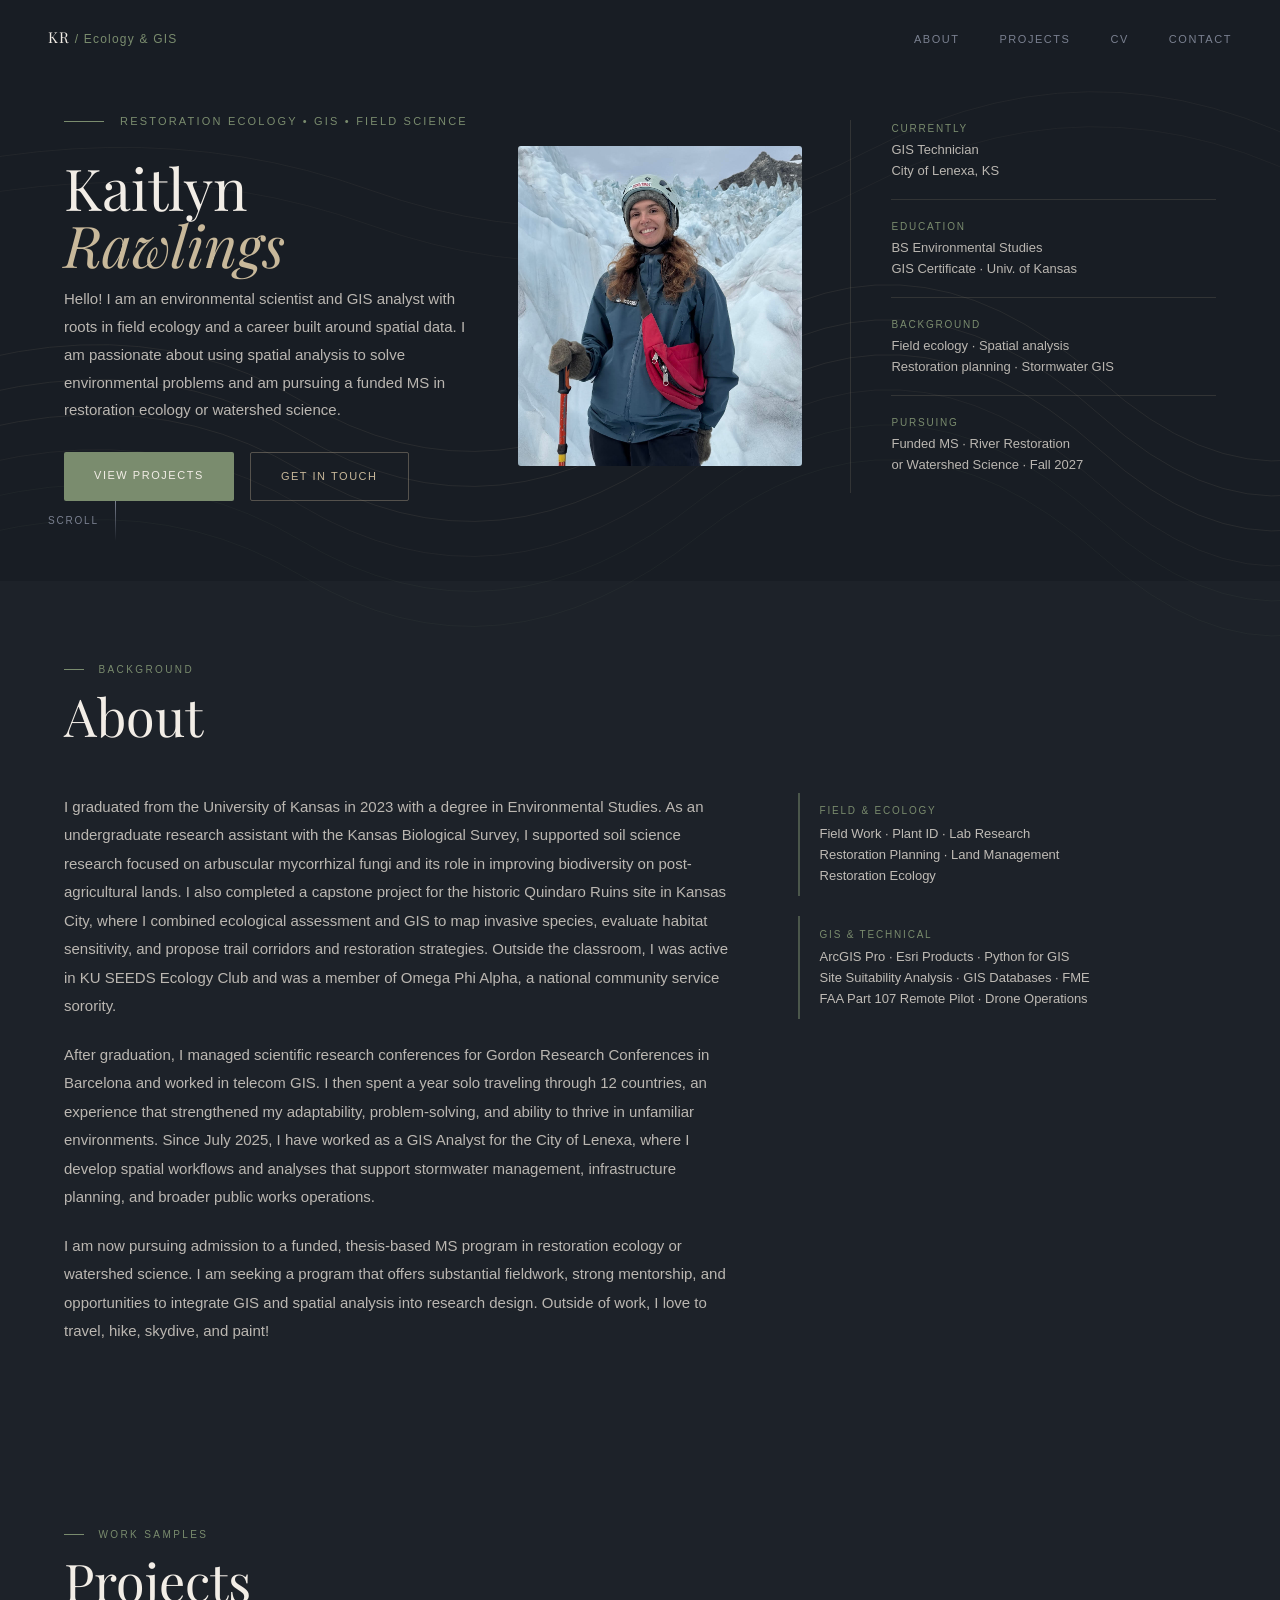
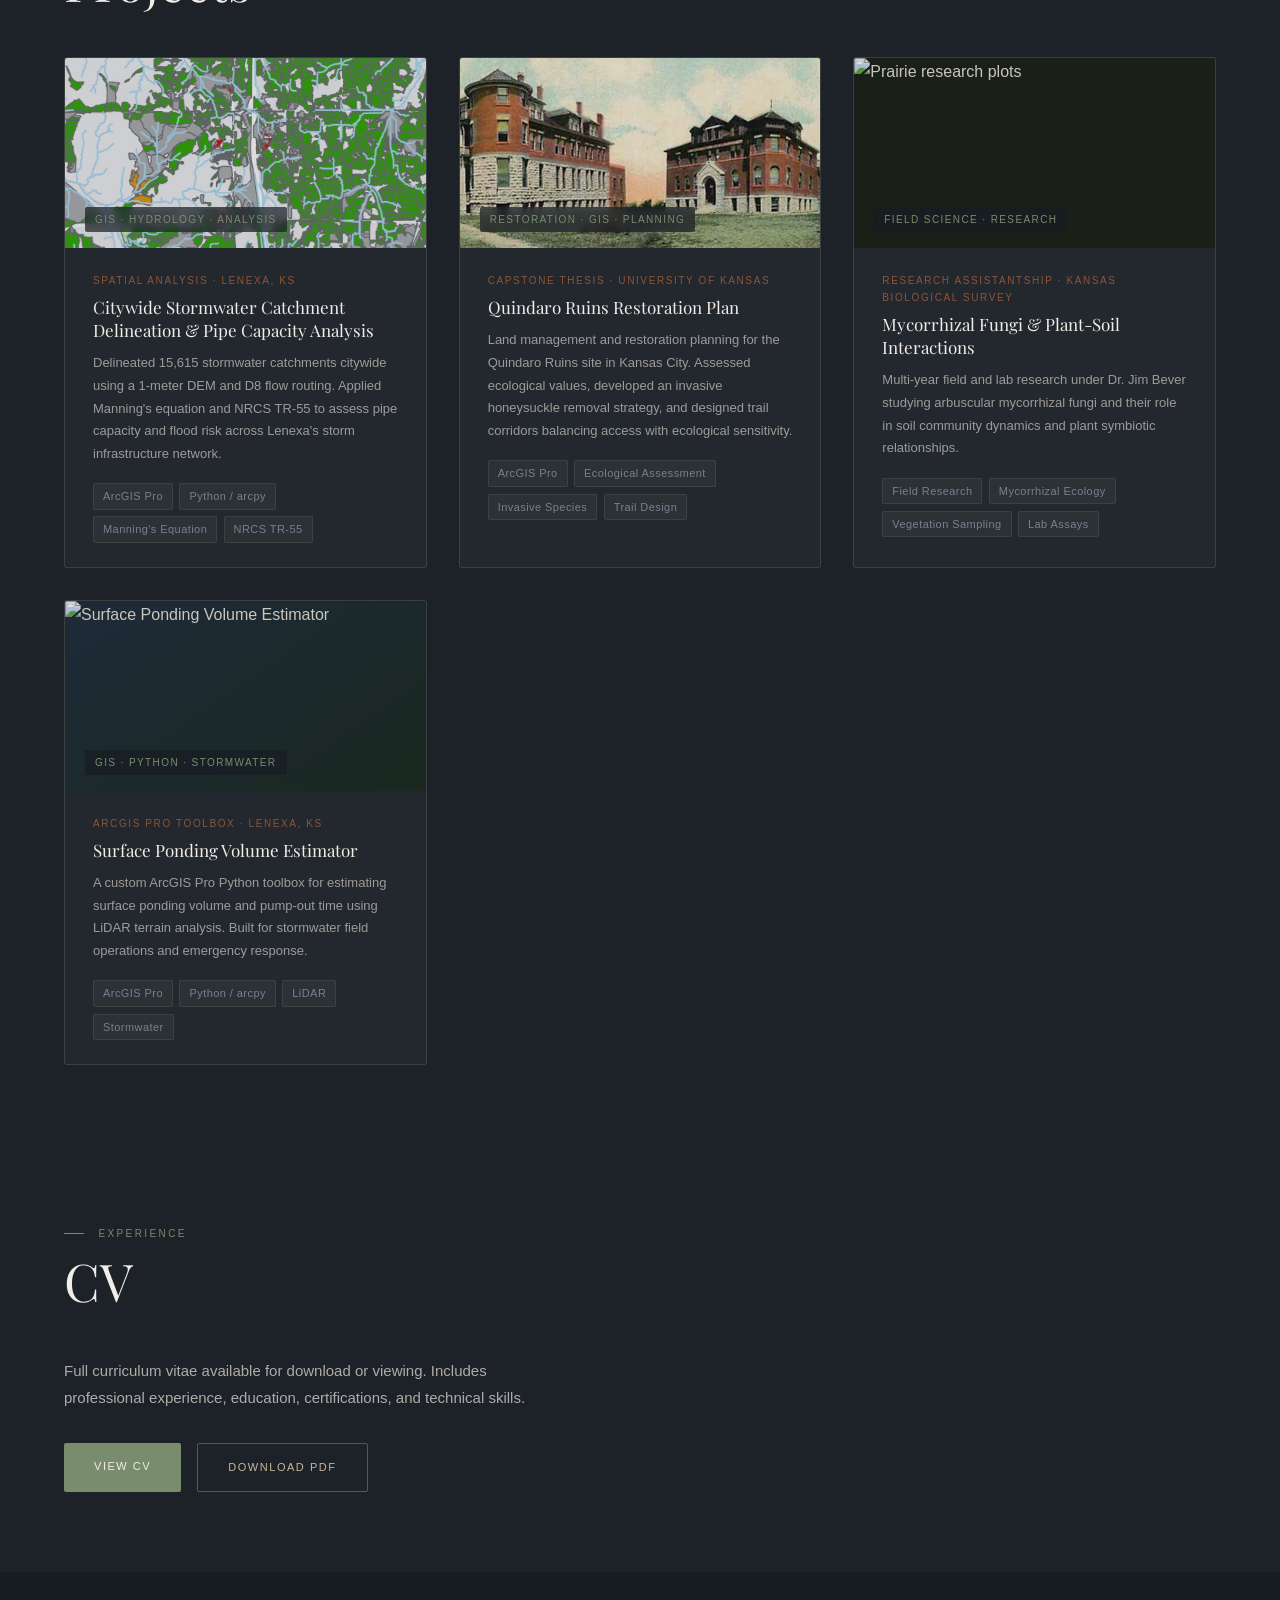
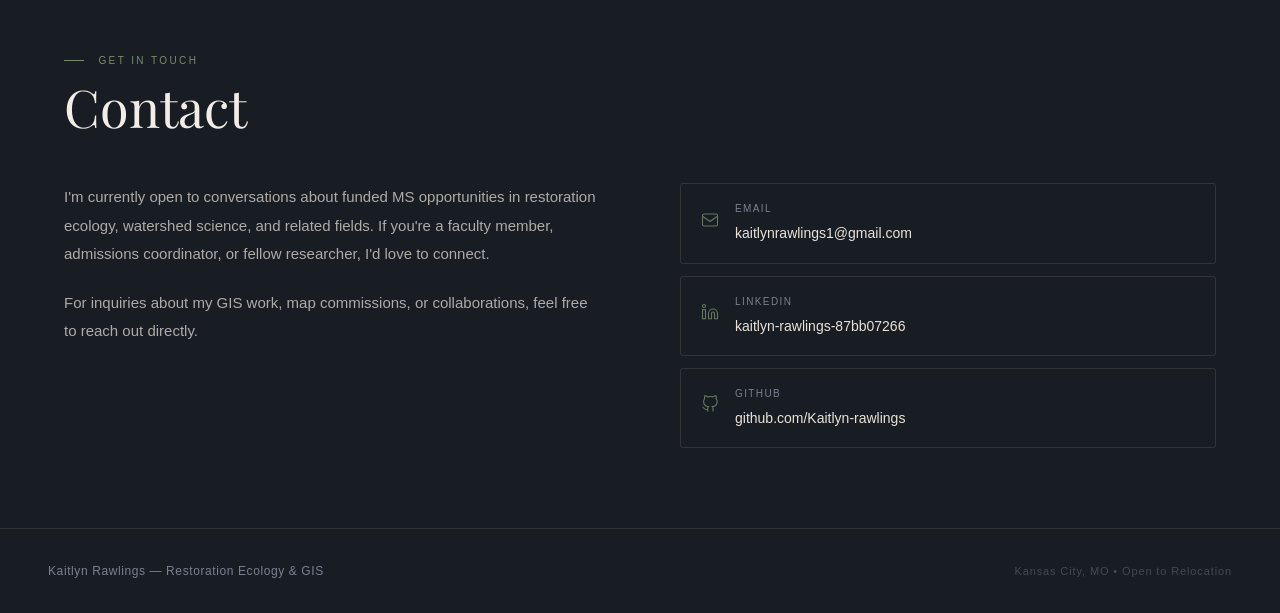
==== commit 33003d7d: "Update index.html" ====
--- a/index.html
+++ b/index.html
@@ -56,7 +56,7 @@
           Kaitlyn<br>
           <em>Rawlings</em>
         </h1>
-        <p class="hero-bio">I am an environmental scientist and GIS analyst with roots in field ecology and a career built around spatial data. I am passionate about using spatial analysis to solve environmental problems and am pursuing a funded MS in restoration ecology or watershed science.</p>
+        <p class="hero-bio">Hello! I am an environmental scientist and GIS analyst with roots in field ecology and a career built around spatial data. I am passionate about using spatial analysis to solve environmental problems and am pursuing a funded MS in restoration ecology or watershed science.</p>
         <div class="hero-cta">
           <a href="#portfolio" class="btn-primary">View Projects</a>
           <a href="#contact" class="btn-ghost">Get in Touch</a>
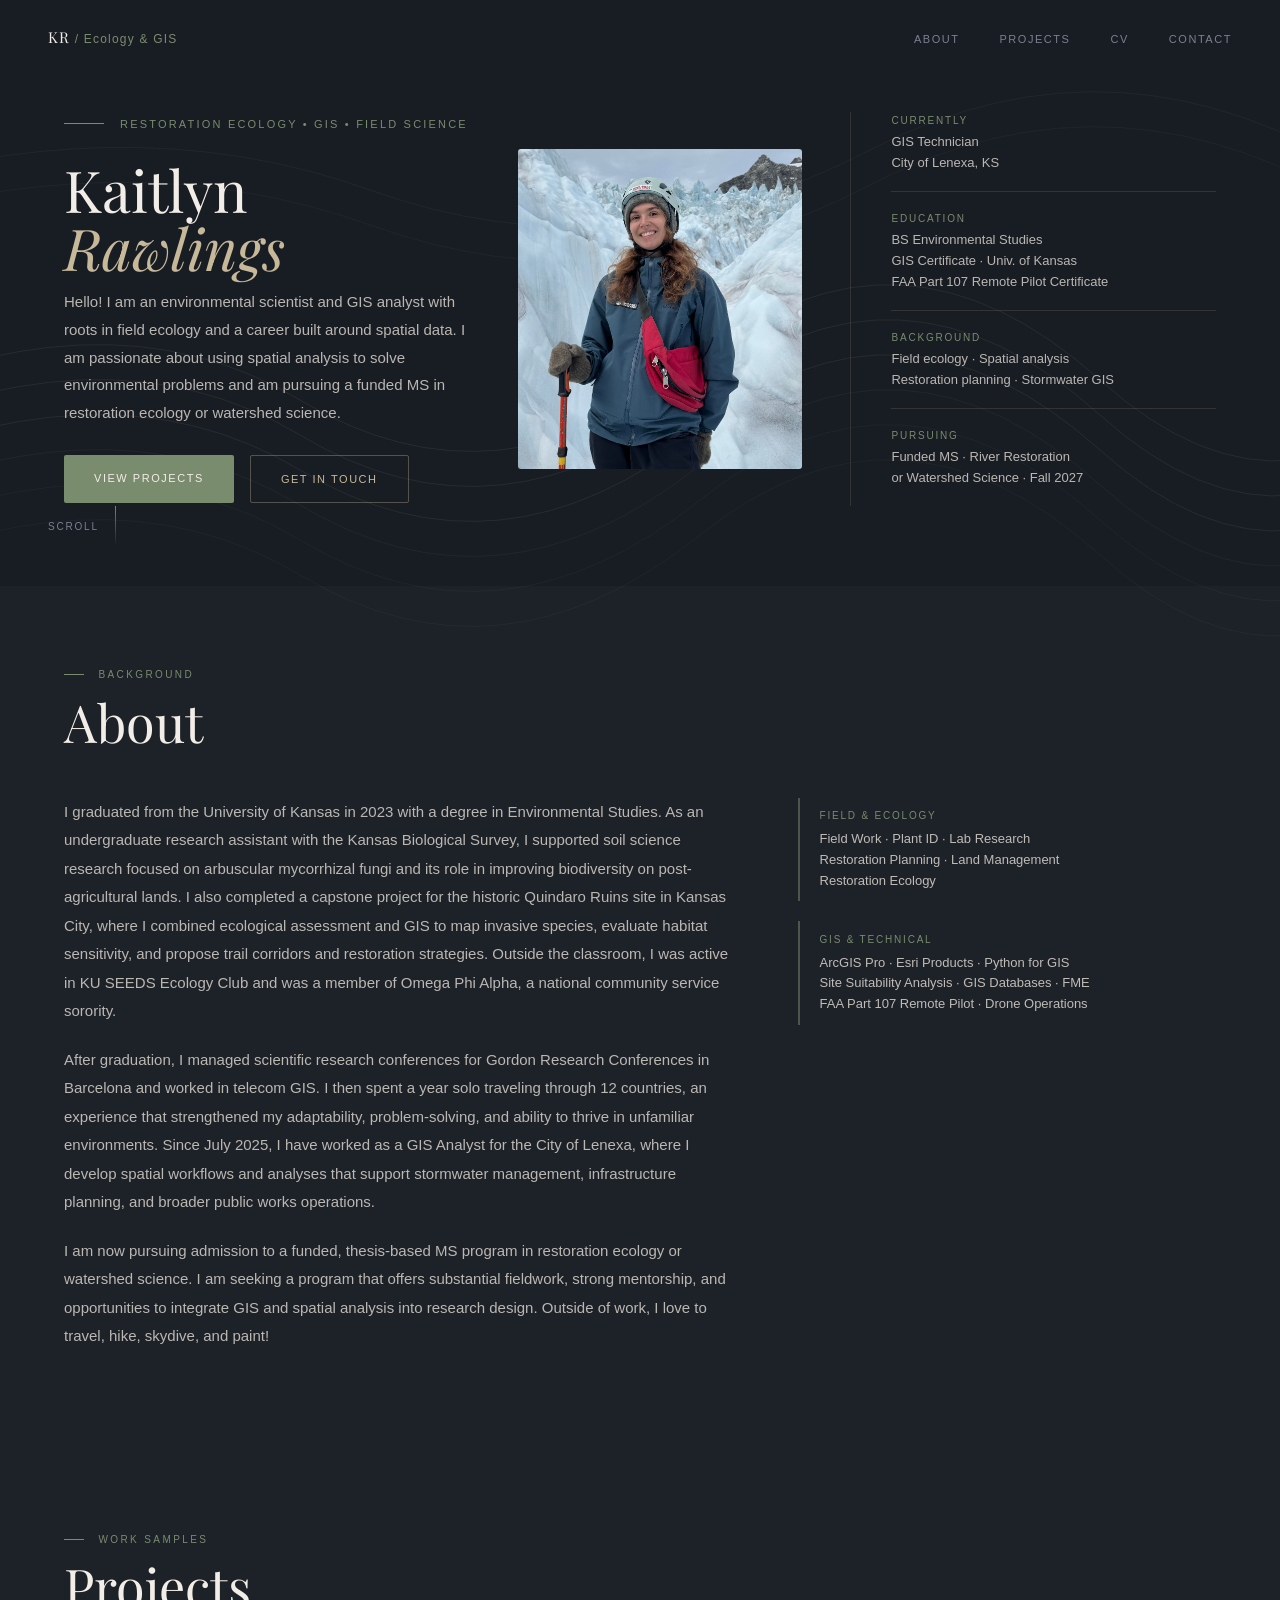
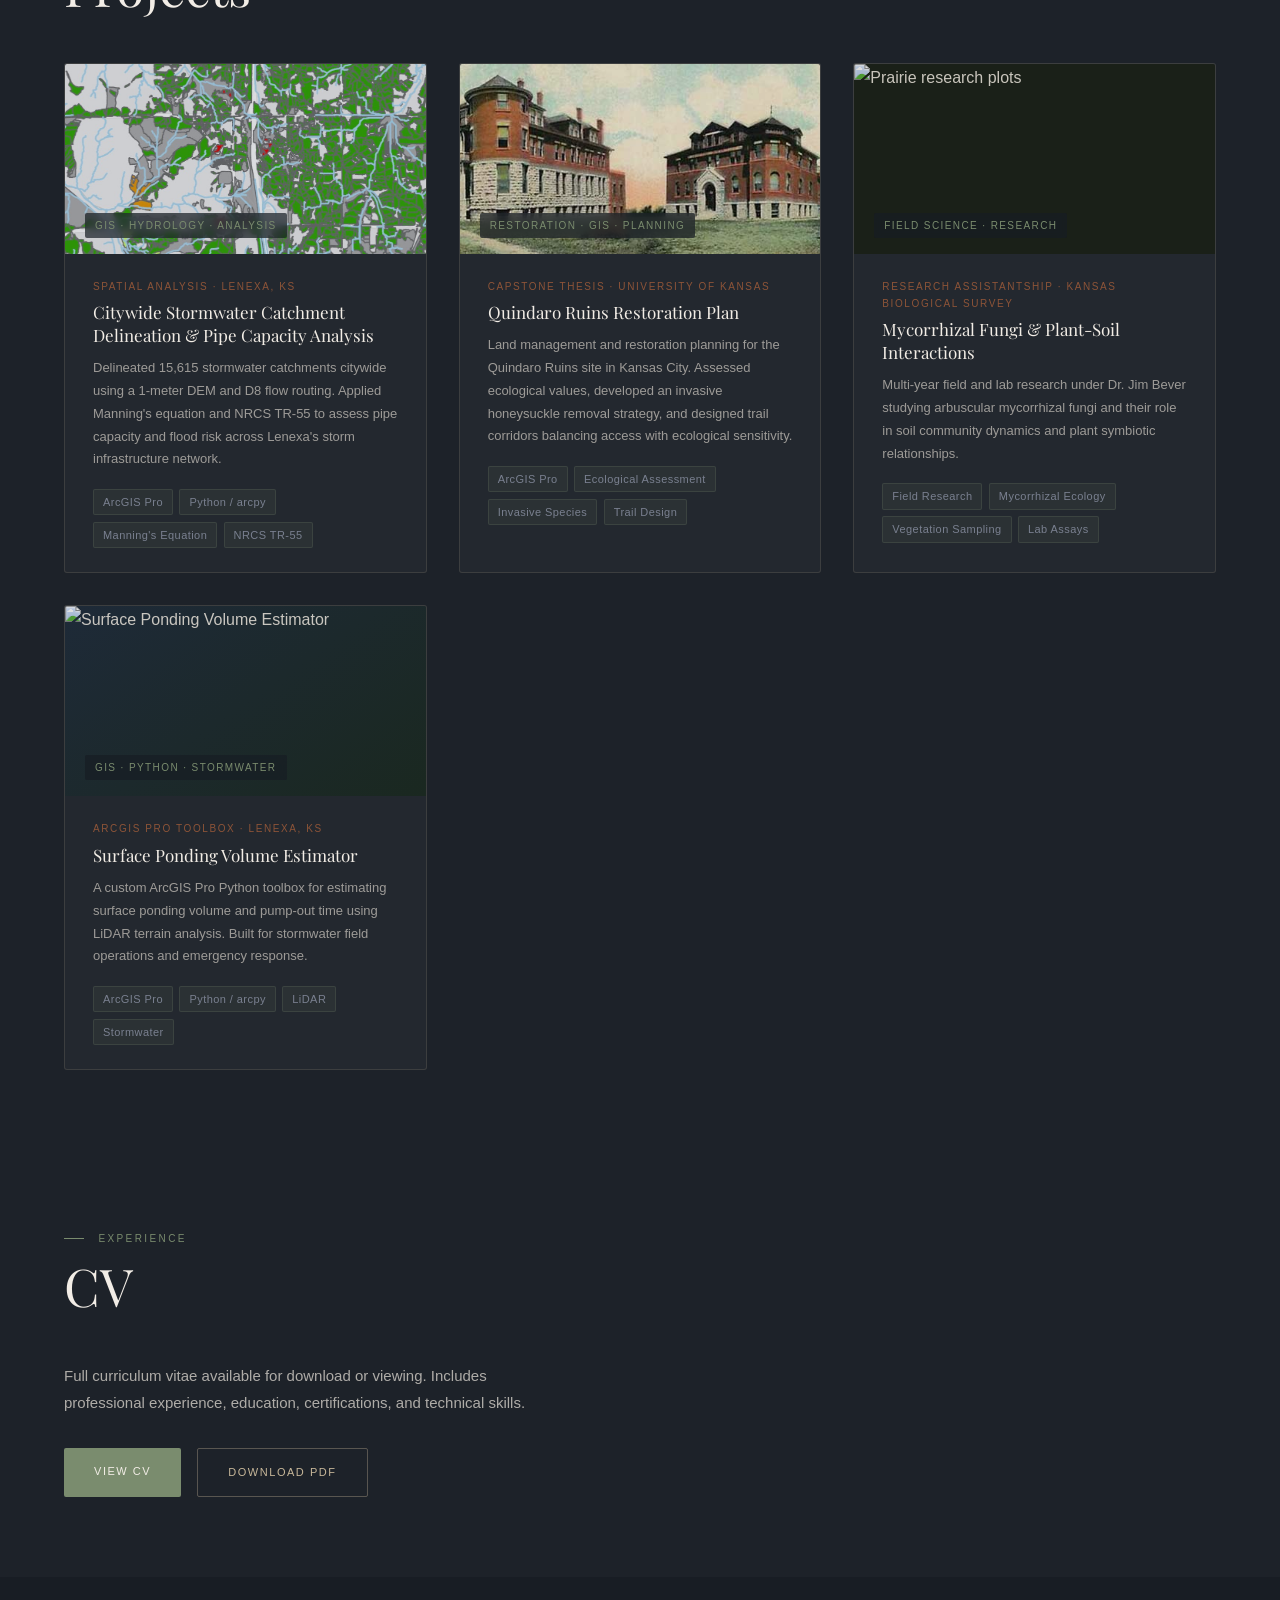
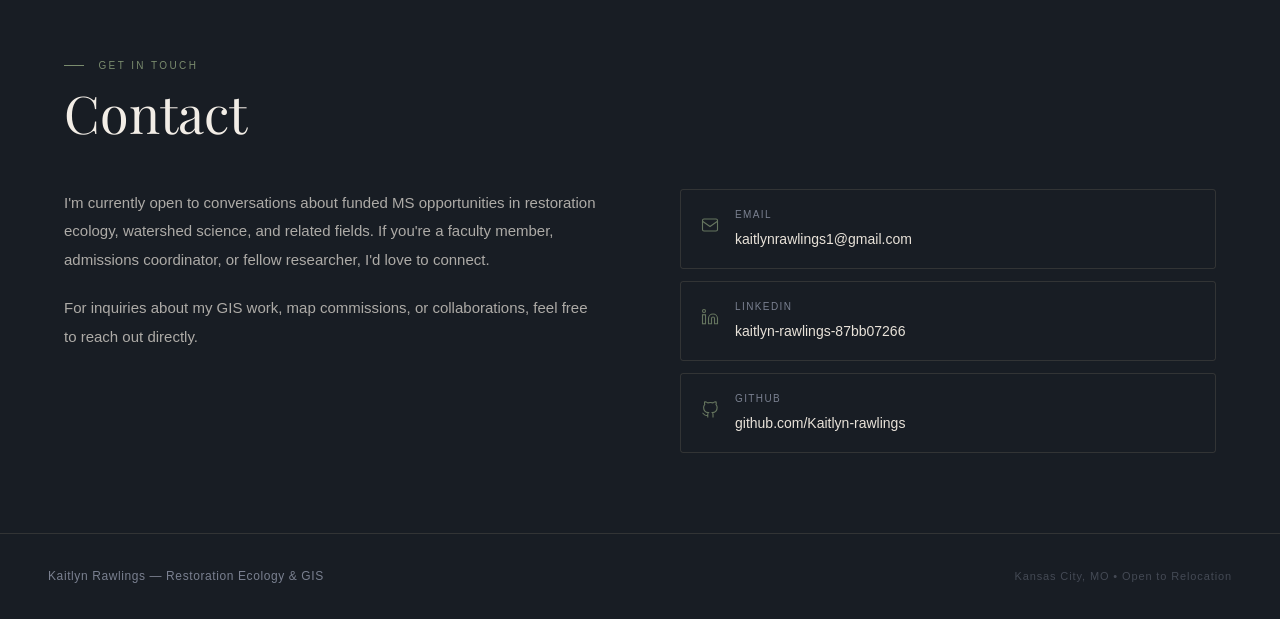
==== commit 0fdfb81c: "Update index.html" ====
--- a/index.html
+++ b/index.html
@@ -74,10 +74,10 @@
           <span class="hero-fact-label">Currently</span>
           <span class="hero-fact-val">GIS Technician<br>City of Lenexa, KS</span>
         </div>
-        <div class="hero-fact">
-          <span class="hero-fact-label">Education</span>
-          <span class="hero-fact-val">BS Environmental Studies<br>GIS Certificate · Univ. of Kansas</span>
-        </div>
+       <div class="hero-fact">
+  <span class="hero-fact-label">Education</span>
+  <span class="hero-fact-val">BS Environmental Studies<br>GIS Certificate · Univ. of Kansas<br>FAA Part 107 Remote Pilot Certificate</span>
+</div>
         <div class="hero-fact">
           <span class="hero-fact-label">Background</span>
           <span class="hero-fact-val">Field ecology · Spatial analysis<br>Restoration planning · Stormwater GIS</span>
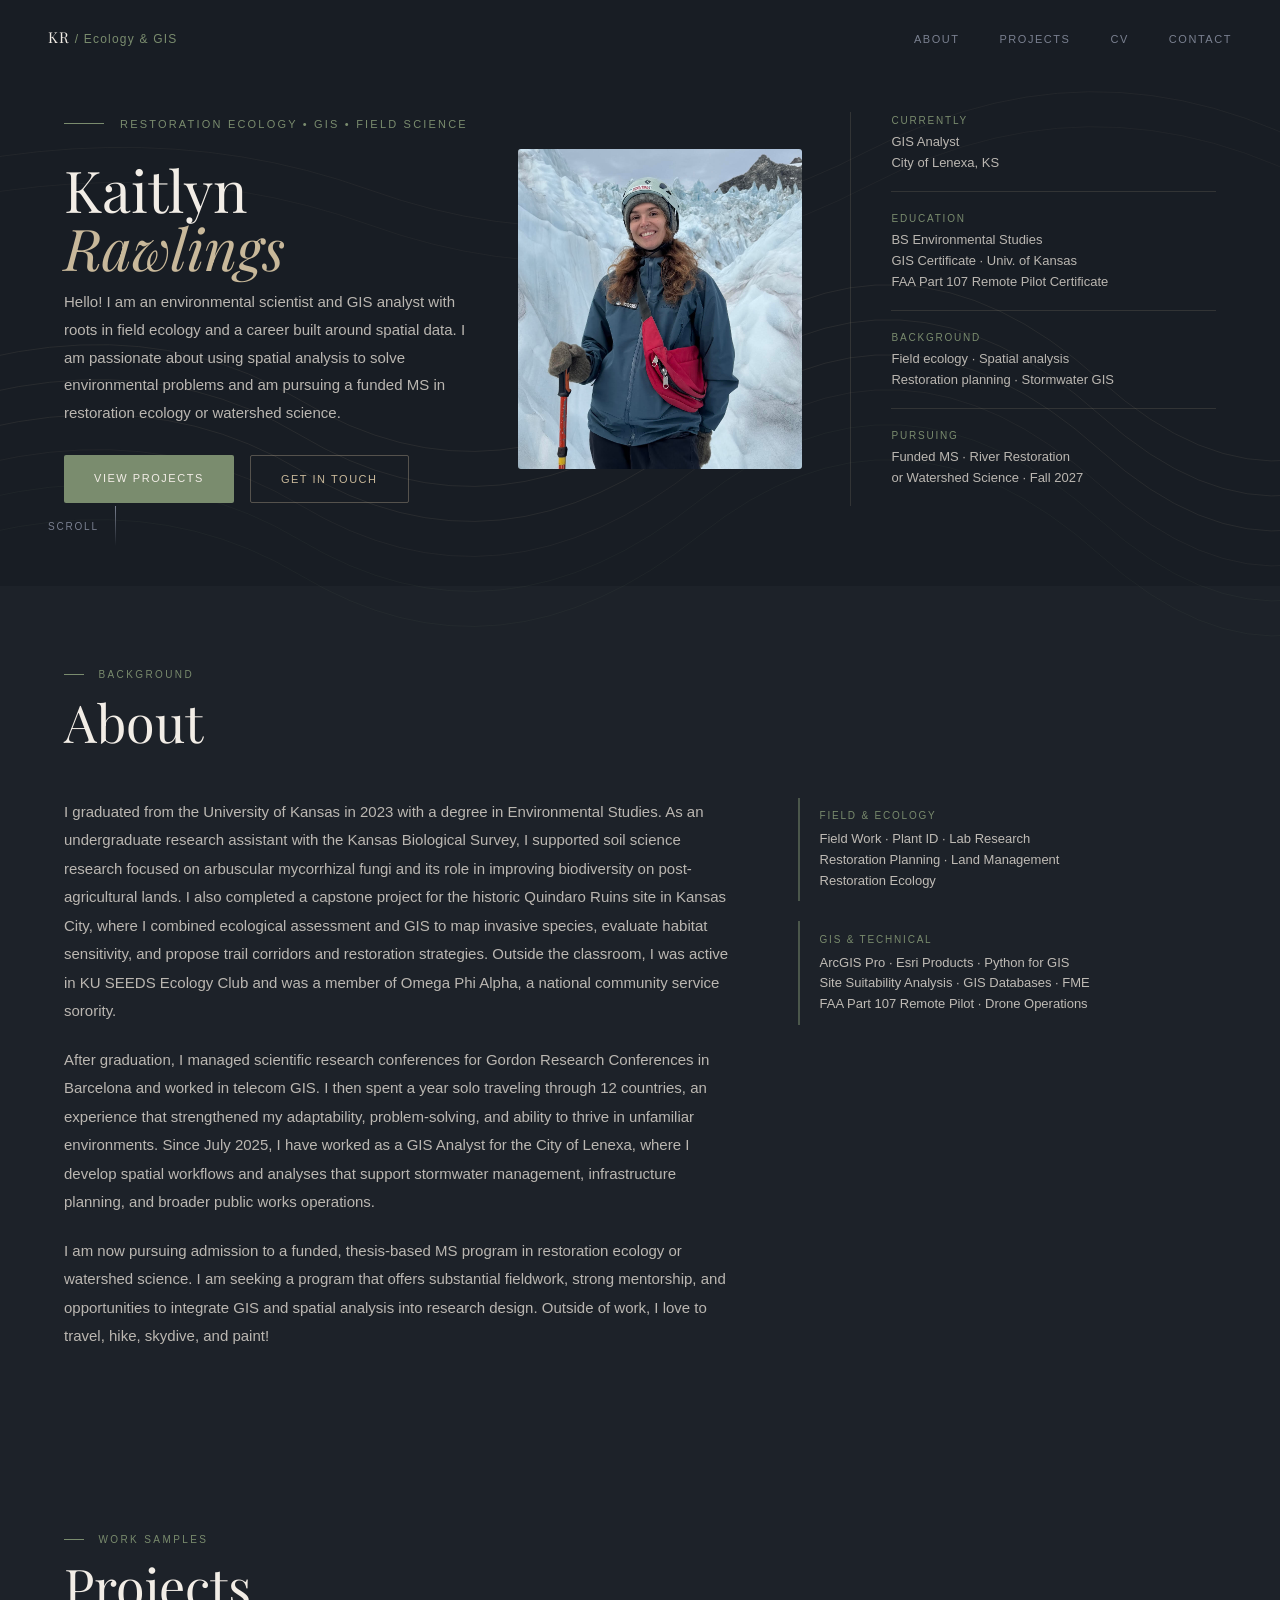
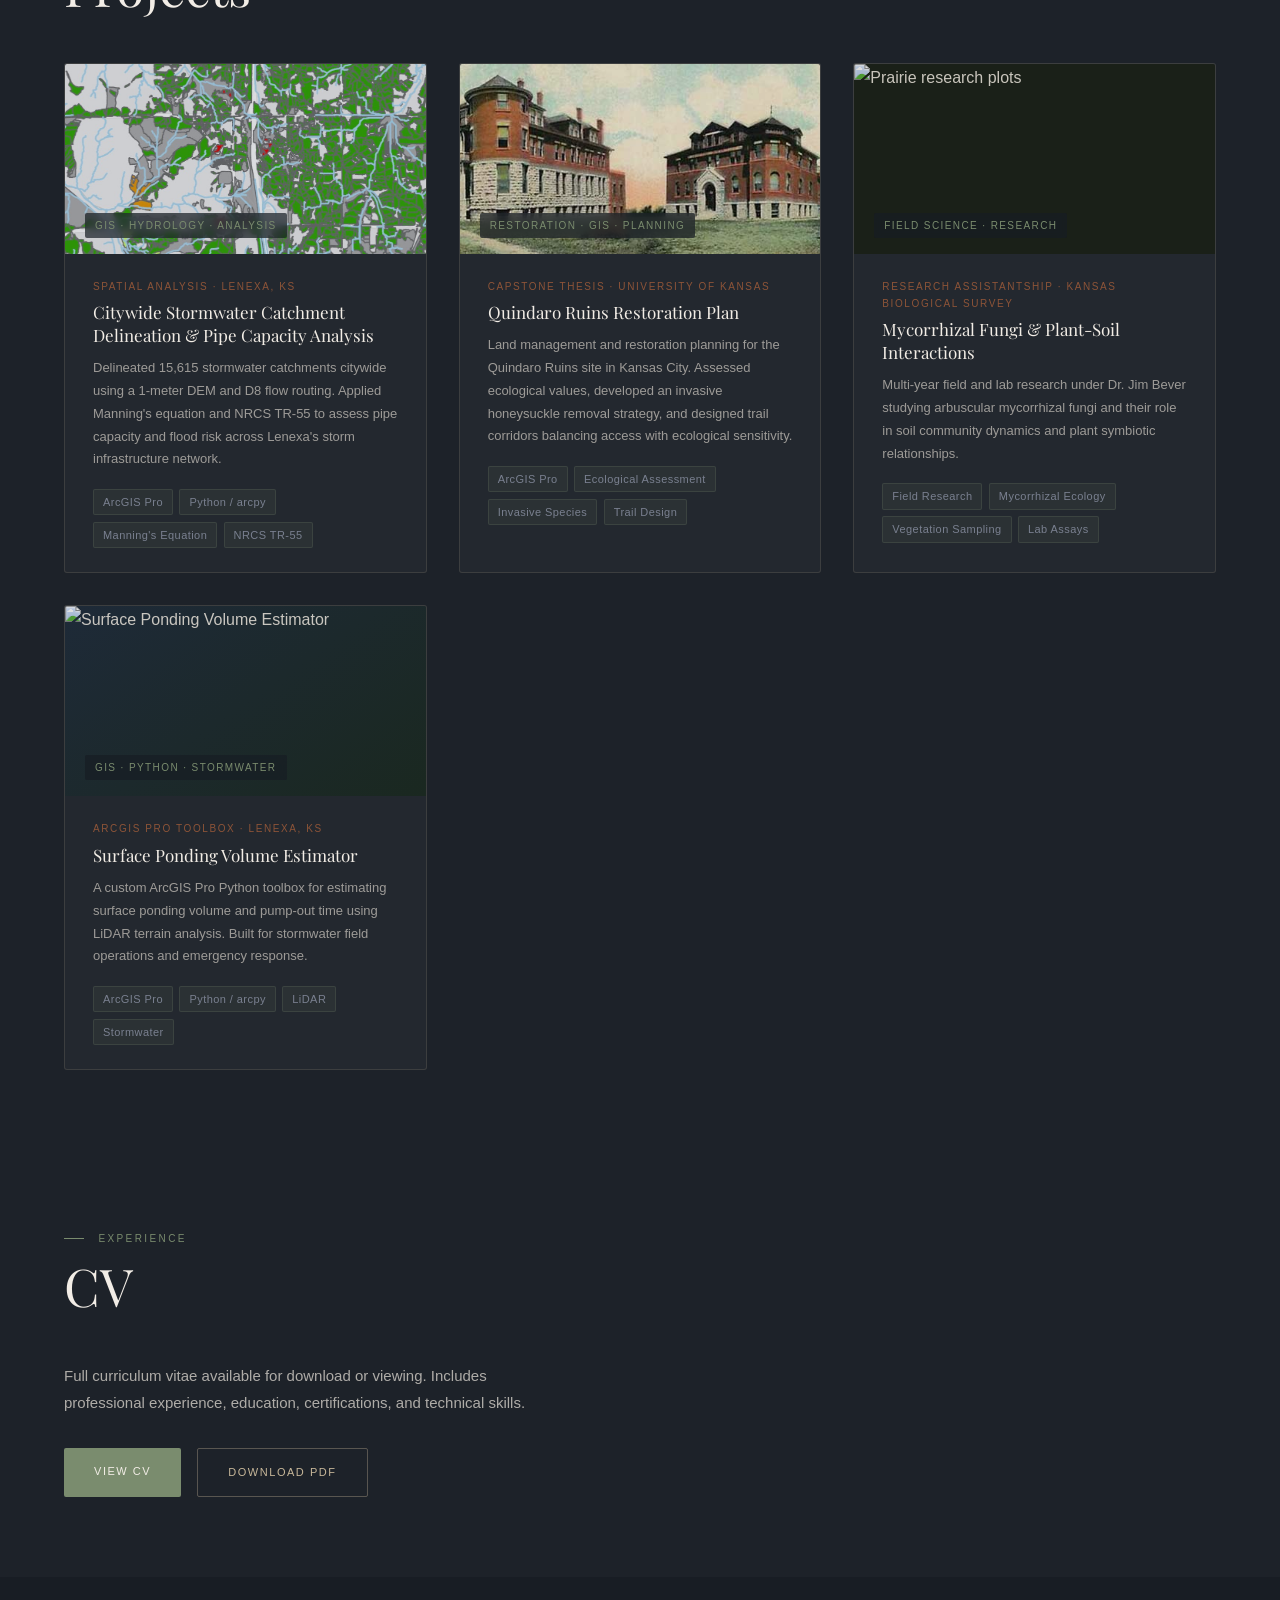
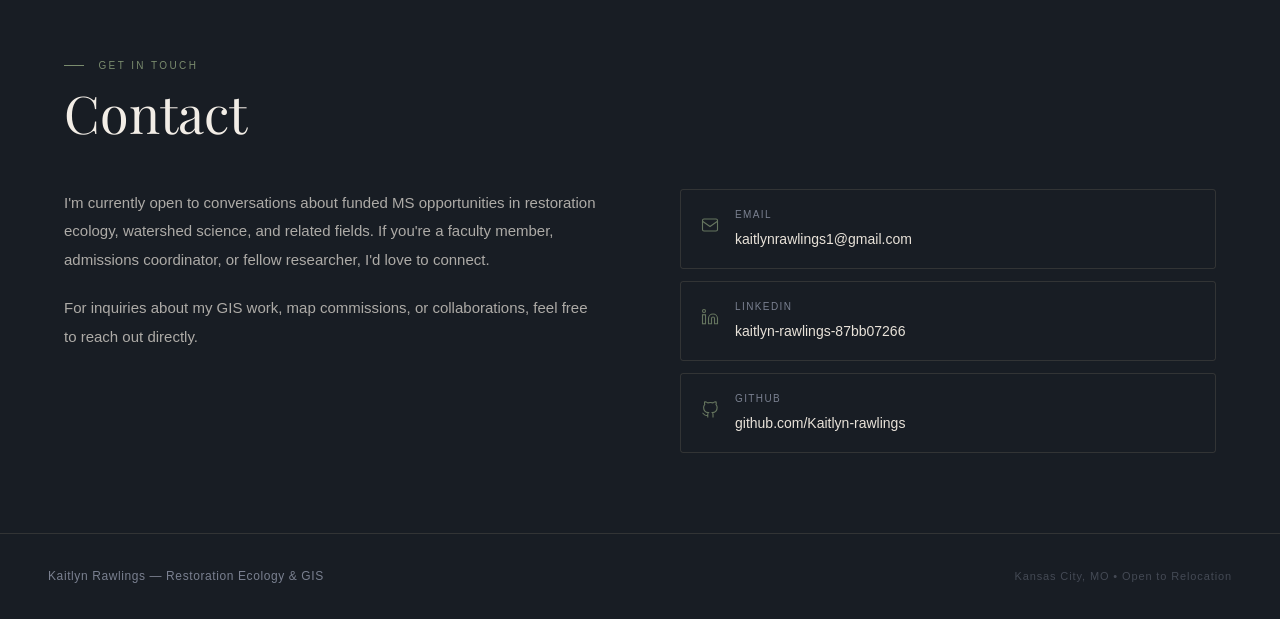
==== commit c08aa685: "Update index.html" ====
--- a/index.html
+++ b/index.html
@@ -72,7 +72,7 @@
       <div class="hero-col-facts">
         <div class="hero-fact">
           <span class="hero-fact-label">Currently</span>
-          <span class="hero-fact-val">GIS Technician<br>City of Lenexa, KS</span>
+          <span class="hero-fact-val">GIS Analyst<br>City of Lenexa, KS</span>
         </div>
        <div class="hero-fact">
   <span class="hero-fact-label">Education</span>
